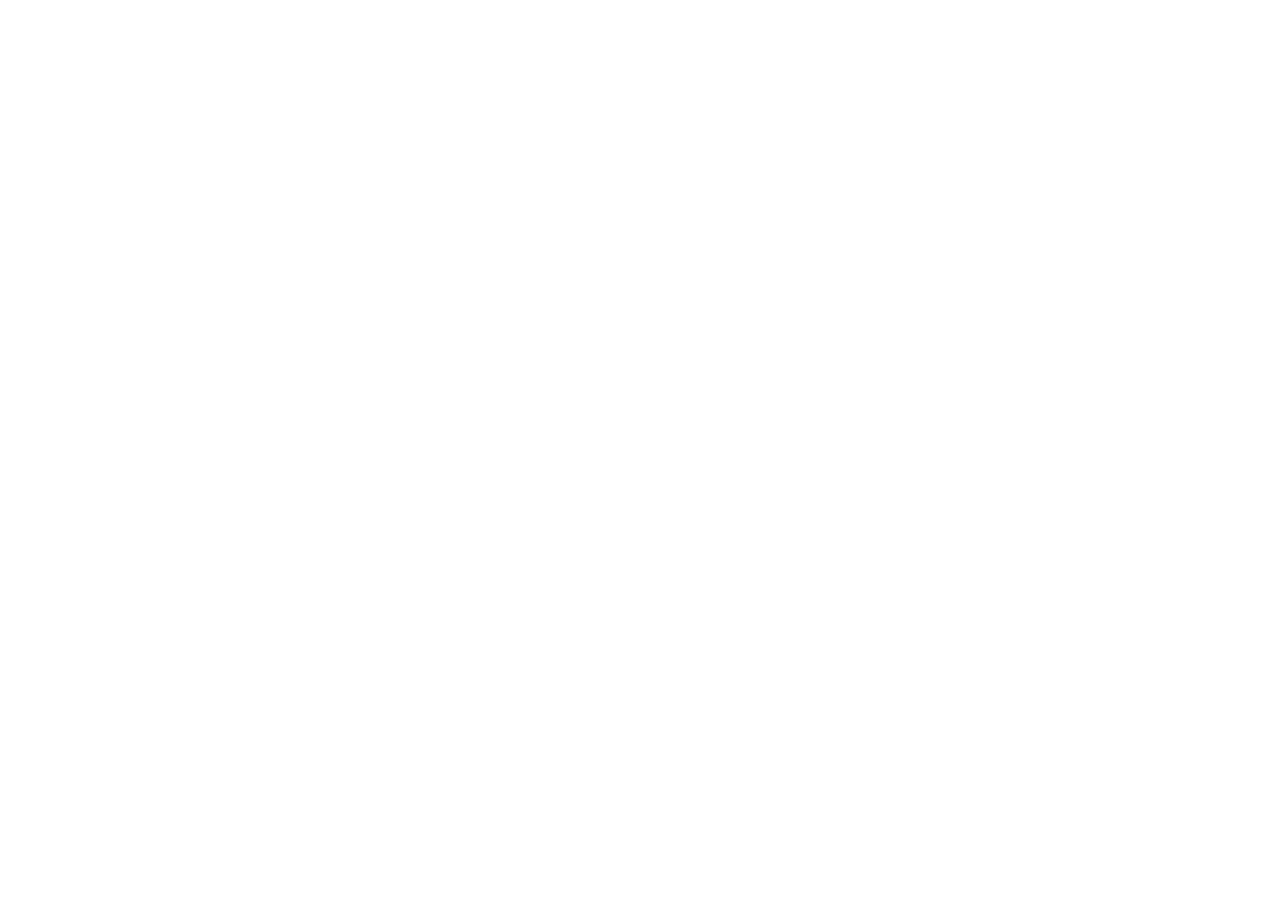
==== elements.html @ d375ddc9 "Add files via upload" ====
<!DOCTYPE HTML>
<!--
	Forty by HTML5 UP
	html5up.net | @ajlkn
	Free for personal and commercial use under the CCA 3.0 license (html5up.net/license)
-->
<html>
	<head>
		<title>Elements - Forty by HTML5 UP</title>
		<meta charset="utf-8" />
		<meta name="viewport" content="width=device-width, initial-scale=1, user-scalable=no" />
		<link rel="stylesheet" href="assets/css/main.css" />
		<noscript><link rel="stylesheet" href="assets/css/noscript.css" /></noscript>
	</head>
	<body class="is-preload">

		<!-- Wrapper -->
			<div id="wrapper">

				<!-- Header -->
					<header id="header">
						<a href="index.html" class="logo"><strong>Forty</strong> <span>by HTML5 UP</span></a>
						<nav>
							<a href="#menu">Menu</a>
						</nav>
					</header>

				<!-- Menu -->
					<nav id="menu">
						<ul class="links">
							<li><a href="index.html">Home</a></li>
							<li><a href="landing.html">Landing</a></li>
							<li><a href="generic.html">Generic</a></li>
							<li><a href="elements.html">Elements</a></li>
						</ul>
						<ul class="actions stacked">
							<li><a href="#" class="button primary fit">Get Started</a></li>
							<li><a href="#" class="button fit">Log In</a></li>
						</ul>
					</nav>

				<!-- Main -->
					<div id="main" class="alt">

						<!-- One -->
							<section id="one">
								<div class="inner">
									<header class="major">
										<h1>Elements</h1>
									</header>

									<!-- Content -->
										<h2 id="content">Sample Content</h2>
										<p>Praesent ac adipiscing ullamcorper semper ut amet ac risus. Lorem sapien ut odio odio nunc. Ac adipiscing nibh porttitor erat risus justo adipiscing adipiscing amet placerat accumsan. Vis. Faucibus odio magna tempus adipiscing a non. In mi primis arcu ut non accumsan vivamus ac blandit adipiscing adipiscing arcu metus praesent turpis eu ac lacinia nunc ac commodo gravida adipiscing eget accumsan ac nunc adipiscing adipiscing.</p>
										<div class="row">
											<div class="col-6 col-12-small">
												<h3>Sem turpis amet semper</h3>
												<p>Nunc lacinia ante nunc ac lobortis. Interdum adipiscing gravida odio porttitor sem non mi integer non faucibus ornare mi ut ante amet placerat aliquet. Volutpat commodo eu sed ante lacinia. Sapien a lorem in integer ornare praesent commodo adipiscing arcu in massa commodo lorem accumsan at odio massa ac ac. Semper adipiscing varius montes viverra nibh in adipiscing blandit tempus accumsan.</p>
											</div>
											<div class="col-6 col-12-small">
												<h3>Magna odio tempus commodo</h3>
												<p>In arcu accumsan arcu adipiscing accumsan orci ac. Felis id enim aliquet. Accumsan ac integer lobortis commodo ornare aliquet accumsan erat tempus amet porttitor. Ante commodo blandit adipiscing integer semper orci eget. Faucibus commodo adipiscing mi eu nullam accumsan morbi arcu ornare odio mi adipiscing nascetur lacus ac interdum morbi accumsan vis mi accumsan ac praesent.</p>
											</div>
											<!-- Break -->
											<div class="col-4 col-12-medium">
												<h3>Interdum sapien gravida</h3>
												<p>Nunc lacinia ante nunc ac lobortis. Interdum adipiscing gravida odio porttitor sem non mi integer non faucibus ornare mi ut ante amet placerat aliquet. Volutpat eu sed ante lacinia sapien lorem accumsan varius montes viverra nibh in adipiscing blandit tempus accumsan.</p>
											</div>
											<div class="col-4 col-12-medium">
												<h3>Faucibus consequat lorem</h3>
												<p>Nunc lacinia ante nunc ac lobortis. Interdum adipiscing gravida odio porttitor sem non mi integer non faucibus ornare mi ut ante amet placerat aliquet. Volutpat eu sed ante lacinia sapien lorem accumsan varius montes viverra nibh in adipiscing blandit tempus accumsan.</p>
											</div>
											<div class="col-4 col-12-medium">
												<h3>Accumsan montes viverra</h3>
												<p>Nunc lacinia ante nunc ac lobortis. Interdum adipiscing gravida odio porttitor sem non mi integer non faucibus ornare mi ut ante amet placerat aliquet. Volutpat eu sed ante lacinia sapien lorem accumsan varius montes viverra nibh in adipiscing blandit tempus accumsan.</p>
											</div>
										</div>

									<hr class="major" />

									<!-- Elements -->
										<h2 id="elements">Elements</h2>
										<div class="row gtr-200">
											<div class="col-6 col-12-medium">

												<!-- Text stuff -->
													<h3>Text</h3>
													<p>This is <b>bold</b> and this is <strong>strong</strong>. This is <i>italic</i> and this is <em>emphasized</em>.
													This is <sup>superscript</sup> text and this is <sub>subscript</sub> text.
													This is <u>underlined</u> and this is code: <code>for (;;) { ... }</code>.
													Finally, this is a <a href="#">link</a>.</p>
													<hr />
													<h2>Heading Level 2</h2>
													<h3>Heading Level 3</h3>
													<h4>Heading Level 4</h4>
													<hr />
													<p>Nunc lacinia ante nunc ac lobortis. Interdum adipiscing gravida odio porttitor sem non mi integer non faucibus ornare mi ut ante amet placerat aliquet. Volutpat eu sed ante lacinia sapien lorem accumsan varius montes viverra nibh in adipiscing blandit tempus accumsan.</p>

												<!-- Lists -->
													<h3>Lists</h3>
													<div class="row">
														<div class="col-6 col-12-small">

															<h4>Unordered</h4>
															<ul>
																<li>Dolor etiam magna etiam.</li>
																<li>Sagittis lorem eleifend.</li>
																<li>Felis dolore viverra.</li>
															</ul>

															<h4>Alternate</h4>
															<ul class="alt">
																<li>Dolor etiam magna etiam.</li>
																<li>Sagittis lorem eleifend.</li>
																<li>Felis feugiat viverra.</li>
															</ul>

														</div>
														<div class="col-6 col-12-small">

															<h4>Ordered</h4>
															<ol>
																<li>Dolor etiam magna etiam.</li>
																<li>Etiam vel lorem sed viverra.</li>
																<li>Felis dolore viverra.</li>
																<li>Dolor etiam magna etiam.</li>
																<li>Etiam vel lorem sed viverra.</li>
																<li>Felis dolore viverra.</li>
															</ol>

															<h4>Icons</h4>
															<ul class="icons">
																<li><a href="#" class="icon brands fa-twitter"><span class="label">Twitter</span></a></li>
																<li><a href="#" class="icon brands fa-facebook-f"><span class="label">Facebook</span></a></li>
																<li><a href="#" class="icon brands fa-instagram"><span class="label">Instagram</span></a></li>
																<li><a href="#" class="icon brands fa-github"><span class="label">Github</span></a></li>
																<li><a href="#" class="icon brands fa-dribbble"><span class="label">Dribbble</span></a></li>
																<li><a href="#" class="icon brands fa-tumblr"><span class="label">Tumblr</span></a></li>
															</ul>
															<ul class="icons">
																<li><a href="#" class="icon brands alt fa-twitter"><span class="label">Twitter</span></a></li>
																<li><a href="#" class="icon brands alt fa-facebook-f"><span class="label">Facebook</span></a></li>
																<li><a href="#" class="icon brands alt fa-instagram"><span class="label">Instagram</span></a></li>
															</ul>

														</div>
													</div>
													<h4>Definition</h4>
													<dl>
														<dt>Item1</dt>
														<dd>
															<p>Lorem ipsum dolor vestibulum ante ipsum primis in faucibus vestibulum. Blandit adipiscing eu felis iaculis volutpat ac adipiscing accumsan eu faucibus. Integer ac pellentesque praesent. Lorem ipsum dolor.</p>
														</dd>
														<dt>Item2</dt>
														<dd>
															<p>Lorem ipsum dolor vestibulum ante ipsum primis in faucibus vestibulum. Blandit adipiscing eu felis iaculis volutpat ac adipiscing accumsan eu faucibus. Integer ac pellentesque praesent. Lorem ipsum dolor.</p>
														</dd>
														<dt>Item3</dt>
														<dd>
															<p>Lorem ipsum dolor vestibulum ante ipsum primis in faucibus vestibulum. Blandit adipiscing eu felis iaculis volutpat ac adipiscing accumsan eu faucibus. Integer ac pellentesque praesent. Lorem ipsum dolor.</p>
														</dd>
													</dl>

													<h4>Actions</h4>
													<ul class="actions">
														<li><a href="#" class="button primary">Default</a></li>
														<li><a href="#" class="button">Default</a></li>
													</ul>
													<ul class="actions small">
														<li><a href="#" class="button primary small">Small</a></li>
														<li><a href="#" class="button small">Small</a></li>
													</ul>
													<div class="row">
														<div class="col-6 col-12-small">
															<ul class="actions stacked">
																<li><a href="#" class="button primary">Default</a></li>
																<li><a href="#" class="button">Default</a></li>
															</ul>
														</div>
														<div class="col-6 col-12-small">
															<ul class="actions stacked">
																<li><a href="#" class="button primary small">Small</a></li>
																<li><a href="#" class="button small">Small</a></li>
															</ul>
														</div>
														<div class="col-6 col-12-small">
															<ul class="actions stacked">
																<li><a href="#" class="button primary fit">Default</a></li>
																<li><a href="#" class="button fit">Default</a></li>
															</ul>
														</div>
														<div class="col-6 col-12-small">
															<ul class="actions stacked">
																<li><a href="#" class="button primary small fit">Small</a></li>
																<li><a href="#" class="button small fit">Small</a></li>
															</ul>
														</div>
													</div>

													<h4>Pagination</h4>
													<ul class="pagination">
														<li><span class="button small disabled">Prev</span></li>
														<li><a href="#" class="page active">1</a></li>
														<li><a href="#" class="page">2</a></li>
														<li><a href="#" class="page">3</a></li>
														<li><span>&hellip;</span></li>
														<li><a href="#" class="page">8</a></li>
														<li><a href="#" class="page">9</a></li>
														<li><a href="#" class="page">10</a></li>
														<li><a href="#" class="button small">Next</a></li>
													</ul>

												<!-- Blockquote -->
													<h3>Blockquote</h3>
													<blockquote>Fringilla nisl. Donec accumsan interdum nisi, quis tincidunt felis sagittis eget tempus euismod. Vestibulum ante ipsum primis in faucibus vestibulum. Blandit adipiscing eu felis iaculis volutpat ac adipiscing accumsan faucibus. Vestibulum ante ipsum primis in faucibus vestibulum. Blandit adipiscing eu felis.</blockquote>

												<!-- Table -->
													<h3>Table</h3>

													<h4>Default</h4>
													<div class="table-wrapper">
														<table>
															<thead>
																<tr>
																	<th>Name</th>
																	<th>Description</th>
																	<th>Price</th>
																</tr>
															</thead>
															<tbody>
																<tr>
																	<td>Item1</td>
																	<td>Ante turpis integer aliquet porttitor.</td>
																	<td>29.99</td>
																</tr>
																<tr>
																	<td>Item2</td>
																	<td>Vis ac commodo adipiscing arcu aliquet.</td>
																	<td>19.99</td>
																</tr>
																<tr>
																	<td>Item3</td>
																	<td> Morbi faucibus arcu accumsan lorem.</td>
																	<td>29.99</td>
																</tr>
																<tr>
																	<td>Item4</td>
																	<td>Vitae integer tempus condimentum.</td>
																	<td>19.99</td>
																</tr>
																<tr>
																	<td>Item5</td>
																	<td>Ante turpis integer aliquet porttitor.</td>
																	<td>29.99</td>
																</tr>
															</tbody>
															<tfoot>
																<tr>
																	<td colspan="2"></td>
																	<td>100.00</td>
																</tr>
															</tfoot>
														</table>
													</div>

													<h4>Alternate</h4>
													<div class="table-wrapper">
														<table class="alt">
															<thead>
																<tr>
																	<th>Name</th>
																	<th>Description</th>
																	<th>Price</th>
																</tr>
															</thead>
															<tbody>
																<tr>
																	<td>Item1</td>
																	<td>Ante turpis integer aliquet porttitor.</td>
																	<td>29.99</td>
																</tr>
																<tr>
																	<td>Item2</td>
																	<td>Vis ac commodo adipiscing arcu aliquet.</td>
																	<td>19.99</td>
																</tr>
																<tr>
																	<td>Item3</td>
																	<td> Morbi faucibus arcu accumsan lorem.</td>
																	<td>29.99</td>
																</tr>
																<tr>
																	<td>Item4</td>
																	<td>Vitae integer tempus condimentum.</td>
																	<td>19.99</td>
																</tr>
																<tr>
																	<td>Item5</td>
																	<td>Ante turpis integer aliquet porttitor.</td>
																	<td>29.99</td>
																</tr>
															</tbody>
															<tfoot>
																<tr>
																	<td colspan="2"></td>
																	<td>100.00</td>
																</tr>
															</tfoot>
														</table>
													</div>

											</div>
											<div class="col-6 col-12-medium">

												<!-- Buttons -->
													<h3>Buttons</h3>
													<ul class="actions">
														<li><a href="#" class="button primary">Primary</a></li>
														<li><a href="#" class="button">Default</a></li>
													</ul>
													<div class="row">
														<div class="col-6 col-12-xsmall">
															<ul class="actions stacked">
																<li><a href="#" class="button large">Large</a></li>
																<li><a href="#" class="button">Default</a></li>
																<li><a href="#" class="button small">Small</a></li>
															</ul>
														</div>
														<div class="col-6 col-12-xsmall">
															<ul class="actions stacked">
																<li><a href="#" class="button primary large">Large</a></li>
																<li><a href="#" class="button primary">Default</a></li>
																<li><a href="#" class="button primary small">Small</a></li>
															</ul>
														</div>
													</div>
													<ul class="actions fit">
														<li><a href="#" class="button primary fit">Fit</a></li>
														<li><a href="#" class="button fit">Fit</a></li>
													</ul>
													<ul class="actions fit small">
														<li><a href="#" class="button primary fit small">Fit + Small</a></li>
														<li><a href="#" class="button fit small">Fit + Small</a></li>
													</ul>
													<ul class="actions">
														<li><a href="#" class="button primary icon solid fa-search">Icon</a></li>
														<li><a href="#" class="button icon solid fa-download">Icon</a></li>
													</ul>
													<ul class="actions">
														<li><span class="button primary disabled">Primary</span></li>
														<li><span class="button disabled">Default</span></li>
													</ul>

												<!-- Form -->
													<h3>Form</h3>

													<form method="post" action="#">
														<div class="row gtr-uniform">
															<div class="col-6 col-12-xsmall">
																<input type="text" name="demo-name" id="demo-name" value="" placeholder="Name" />
															</div>
															<div class="col-6 col-12-xsmall">
																<input type="email" name="demo-email" id="demo-email" value="" placeholder="Email" />
															</div>
															<!-- Break -->
															<div class="col-12">
																<select name="demo-category" id="demo-category">
																	<option value="">- Category -</option>
																	<option value="1">Manufacturing</option>
																	<option value="1">Shipping</option>
																	<option value="1">Administration</option>
																	<option value="1">Human Resources</option>
																</select>
															</div>
															<!-- Break -->
															<div class="col-4 col-12-small">
																<input type="radio" id="demo-priority-low" name="demo-priority" checked>
																<label for="demo-priority-low">Low</label>
															</div>
															<div class="col-4 col-12-small">
																<input type="radio" id="demo-priority-normal" name="demo-priority">
																<label for="demo-priority-normal">Normal</label>
															</div>
															<div class="col-4 col-12-small">
																<input type="radio" id="demo-priority-high" name="demo-priority">
																<label for="demo-priority-high">High</label>
															</div>
															<!-- Break -->
															<div class="col-6 col-12-small">
																<input type="checkbox" id="demo-copy" name="demo-copy">
																<label for="demo-copy">Email me a copy</label>
															</div>
															<div class="col-6 col-12-small">
																<input type="checkbox" id="demo-human" name="demo-human" checked>
																<label for="demo-human">I am a human</label>
															</div>
															<!-- Break -->
															<div class="col-12">
																<textarea name="demo-message" id="demo-message" placeholder="Enter your message" rows="6"></textarea>
															</div>
															<!-- Break -->
															<div class="col-12">
																<ul class="actions">
																	<li><input type="submit" value="Send Message" class="primary" /></li>
																	<li><input type="reset" value="Reset" /></li>
																</ul>
															</div>
														</div>
													</form>

												<!-- Image -->
													<h3>Image</h3>

													<h4>Fit</h4>
													<span class="image fit"><img src="images/pic03.jpg" alt="" /></span>
													<div class="box alt">
														<div class="row gtr-50 gtr-uniform">
															<div class="col-4"><span class="image fit"><img src="images/pic08.jpg" alt="" /></span></div>
															<div class="col-4"><span class="image fit"><img src="images/pic09.jpg" alt="" /></span></div>
															<div class="col-4"><span class="image fit"><img src="images/pic10.jpg" alt="" /></span></div>
															<!-- Break -->
															<div class="col-4"><span class="image fit"><img src="images/pic10.jpg" alt="" /></span></div>
															<div class="col-4"><span class="image fit"><img src="images/pic08.jpg" alt="" /></span></div>
															<div class="col-4"><span class="image fit"><img src="images/pic09.jpg" alt="" /></span></div>
															<!-- Break -->
															<div class="col-4"><span class="image fit"><img src="images/pic09.jpg" alt="" /></span></div>
															<div class="col-4"><span class="image fit"><img src="images/pic10.jpg" alt="" /></span></div>
															<div class="col-4"><span class="image fit"><img src="images/pic08.jpg" alt="" /></span></div>
														</div>
													</div>

													<h4>Left &amp; Right</h4>
													<p><span class="image left"><img src="images/pic09.jpg" alt="" /></span>Lorem ipsum dolor sit accumsan interdum nisi, quis tincidunt felis sagittis eget. tempus euismod. Vestibulum ante ipsum primis in faucibus vestibulum. Blandit adipiscing eu felis iaculis volutpat ac adipiscing accumsan eu faucibus. Integer ac pellentesque praesent tincidunt felis sagittis eget. tempus euismod. Vestibulum ante ipsum primis sagittis eget. tempus euismod. Vestibulum ante ipsum primis in faucibus vestibulum. Blandit adipiscing eu felis iaculis volutpat ac adipiscing accumsan eu faucibus. Integer ac pellentesque praesent tincidunt felis sagittis eget tempus vestibulum ante ipsum primis in faucibus magna blandit adipiscing eu felis iaculis.</p>
													<p><span class="image right"><img src="images/pic10.jpg" alt="" /></span>Lorem ipsum dolor sit accumsan interdum nisi, quis tincidunt felis sagittis eget. tempus euismod. Vestibulum ante ipsum primis in faucibus vestibulum. Blandit adipiscing eu felis iaculis volutpat ac adipiscing accumsan eu faucibus. Integer ac pellentesque praesent tincidunt felis sagittis eget. tempus euismod. Vestibulum ante ipsum primis sagittis eget. tempus euismod. Vestibulum ante ipsum primis in faucibus vestibulum. Blandit adipiscing eu felis iaculis volutpat ac adipiscing accumsan eu faucibus. Integer ac pellentesque praesent tincidunt felis sagittis eget tempus vestibulum ante ipsum primis in faucibus magna blandit adipiscing eu felis iaculis.</p>

												<!-- Box -->
													<h3>Box</h3>
													<div class="box">
														<p>Felis sagittis eget tempus primis in faucibus vestibulum. Blandit adipiscing eu felis iaculis volutpat ac adipiscing accumsan eu faucibus. Integer ac pellentesque praesent tincidunt felis sagittis eget. tempus euismod. Magna sed etiam ante ipsum primis in faucibus vestibulum. Blandit adipiscing eu ipsum primis in faucibus vestibulum. Blandit adipiscing eu felis iaculis volutpat ac adipiscing accumsan eu faucibus lorem ipsum.</p>
													</div>

												<!-- Preformatted Code -->
													<h3>Preformatted</h3>
													<pre><code>i = 0;

while (!deck.isInOrder()) {
    print 'Iteration ' + i;
    deck.shuffle();
    i++;
}

print 'It took ' + i + ' iterations to sort the deck.';
</code></pre>

											</div>
										</div>

								</div>
							</section>

					</div>

				<!-- Contact -->
					<section id="contact">
						<div class="inner">
							<section>
								<form method="post" action="#">
									<div class="fields">
										<div class="field half">
											<label for="name">Name</label>
											<input type="text" name="name" id="name" />
										</div>
										<div class="field half">
											<label for="email">Email</label>
											<input type="text" name="email" id="email" />
										</div>
										<div class="field">
											<label for="message">Message</label>
											<textarea name="message" id="message" rows="6"></textarea>
										</div>
									</div>
									<ul class="actions">
										<li><input type="submit" value="Send Message" class="primary" /></li>
										<li><input type="reset" value="Clear" /></li>
									</ul>
								</form>
							</section>
							<section class="split">
								<section>
									<div class="contact-method">
										<span class="icon solid alt fa-envelope"></span>
										<h3>Email</h3>
										<a href="#">information@untitled.tld</a>
									</div>
								</section>
								<section>
									<div class="contact-method">
										<span class="icon solid alt fa-phone"></span>
										<h3>Phone</h3>
										<span>(000) 000-0000 x12387</span>
									</div>
								</section>
								<section>
									<div class="contact-method">
										<span class="icon solid alt fa-home"></span>
										<h3>Address</h3>
										<span>1234 Somewhere Road #5432<br />
										Nashville, TN 00000<br />
										United States of America</span>
									</div>
								</section>
							</section>
						</div>
					</section>

				<!-- Footer -->
					<footer id="footer">
						<div class="inner">
							<ul class="icons">
								<li><a href="#" class="icon brands alt fa-twitter"><span class="label">Twitter</span></a></li>
								<li><a href="#" class="icon brands alt fa-facebook-f"><span class="label">Facebook</span></a></li>
								<li><a href="#" class="icon brands alt fa-instagram"><span class="label">Instagram</span></a></li>
								<li><a href="#" class="icon brands alt fa-github"><span class="label">GitHub</span></a></li>
								<li><a href="#" class="icon brands alt fa-linkedin-in"><span class="label">LinkedIn</span></a></li>
							</ul>
							<ul class="copyright">
								<li>&copy; Untitled</li><li>Design: <a href="https://html5up.net">HTML5 UP</a></li>
							</ul>
						</div>
					</footer>

			</div>

		<!-- Scripts -->
			<script src="assets/js/jquery.min.js"></script>
			<script src="assets/js/jquery.scrolly.min.js"></script>
			<script src="assets/js/jquery.scrollex.min.js"></script>
			<script src="assets/js/browser.min.js"></script>
			<script src="assets/js/breakpoints.min.js"></script>
			<script src="assets/js/util.js"></script>
			<script src="assets/js/main.js"></script>

	</body>
</html>
---- assets/css/main.css ----
@import url("https://fonts.googleapis.com/css?family=Source+Sans+Pro:300,900");
@import url("fontawesome-all.min.css");

/*
	Aerial by HTML5 UP
	html5up.net | @ajlkn
	Free for personal and commercial use under the CCA 3.0 license (html5up.net/license)
*/

html, body, div, span, applet, object,
iframe, h1, h2, h3, h4, h5, h6, p, blockquote,
pre, a, abbr, acronym, address, big, cite,
code, del, dfn, em, img, ins, kbd, q, s, samp,
small, strike, strong, sub, sup, tt, var, b,
u, i, center, dl, dt, dd, ol, ul, li, fieldset,
form, label, legend, table, caption, tbody,
tfoot, thead, tr, th, td, article, aside,
canvas, details, embed, figure, figcaption,
footer, header, hgroup, menu, nav, output, ruby,
section, summary, time, mark, audio, video {
	margin: 0;
	padding: 0;
	border: 0;
	font-size: 100%;
	font: inherit;
	vertical-align: baseline;}

article, aside, details, figcaption, figure,
footer, header, hgroup, menu, nav, section {
	display: block;}

body {
	line-height: 1;
}

ol, ul {
	list-style: none;
}

blockquote, q {
	quotes: none;
}

	blockquote:before, blockquote:after, q:before, q:after {
		content: '';
		content: none;
	}

table {
	border-collapse: collapse;
	border-spacing: 0;
}

body {
	-webkit-text-size-adjust: none;
}

mark {
	background-color: transparent;
	color: inherit;
}

input::-moz-focus-inner {
	border: 0;
	padding: 0;
}

input, select, textarea {
	-moz-appearance: none;
	-webkit-appearance: none;
	-ms-appearance: none;
	appearance: none;
}

/* Basic */

	html {
		box-sizing: border-box;
	}

	*, *:before, *:after {
		box-sizing: inherit;
	}

	body {
		background: #fff;
		overflow: hidden;
	}

		body.is-preload *, body.is-preload *:before, body.is-preload *:after {
			-moz-animation: none !important;
			-webkit-animation: none !important;
			-ms-animation: none !important;
			animation: none !important;
			-moz-transition: none !important;
			-webkit-transition: none !important;
			-ms-transition: none !important;
			transition: none !important;
		}

	body, input, select, textarea {
		color: #fff;
		font-family: 'Source Sans Pro', sans-serif;
		font-size: 15pt;
		font-weight: 300 !important;
		letter-spacing: -0.025em;
		line-height: 1.75em;
	}

	a {
		-moz-transition: border-color 0.2s ease-in-out;
		-webkit-transition: border-color 0.2s ease-in-out;
		-ms-transition: border-color 0.2s ease-in-out;
		transition: border-color 0.2s ease-in-out;
		border-bottom: dotted 1px;
		color: inherit;
		outline: 0;
		text-decoration: none;
	}

		a:hover {
			border-color: transparent;
		}

/* Icon */

	.icon {
		text-decoration: none;
		position: relative;
	}

		.icon:before {
			-moz-osx-font-smoothing: grayscale;
			-webkit-font-smoothing: antialiased;
			display: inline-block;
			font-style: normal;
			font-variant: normal;
			text-rendering: auto;
			line-height: 1;
			text-transform: none !important;
			font-family: 'Font Awesome 5 Free';
			font-weight: 400;
		}

		.icon > .label {
			display: none;
		}

		.icon.solid:before {
			font-weight: 900;
		}

		.icon.brands:before {
			font-family: 'Font Awesome 5 Brands';
		}

/* Wrapper */

	@-moz-keyframes wrapper {
		0% {
			opacity: 0;
		}

		100% {
			opacity: 1;
		}
	}

	@-webkit-keyframes wrapper {
		0% {
			opacity: 0;
		}

		100% {
			opacity: 1;
		}
	}

	@-ms-keyframes wrapper {
		0% {
			opacity: 0;
		}

		100% {
			opacity: 1;
		}
	}

	@keyframes wrapper {
		0% {
			opacity: 0;
		}

		100% {
			opacity: 1;
		}
	}

	#wrapper {
		-moz-animation: wrapper 3s forwards;
		-webkit-animation: wrapper 3s forwards;
		-ms-animation: wrapper 3s forwards;
		animation: wrapper 3s forwards;
		height: 100%;
		left: 0;
		opacity: 0;
		position: fixed;
		top: 0;
		width: 100%;
	}

/* BG */

	#bg {
		-moz-animation: bg 60s linear infinite;
		-webkit-animation: bg 60s linear infinite;
		-ms-animation: bg 60s linear infinite;
		animation: bg 60s linear infinite;
		-moz-backface-visibility: hidden;
		-webkit-backface-visibility: hidden;
		-ms-backface-visibility: hidden;
		backface-visibility: hidden;
		-moz-transform: translate3d(0,0,0);
		-webkit-transform: translate3d(0,0,0);
		-ms-transform: translate3d(0,0,0);
		transform: translate3d(0,0,0);
	/* Set your background with this */

		background: #348cb2 url("images/bg.jpg") bottom left;
		background-repeat: repeat-x;
		height: 100%;
		left: 0;
		opacity: 1;
		position: fixed;
		top: 0;
	}

	@-moz-keyframes bg {
		0% {
			-moz-transform: translate3d(0,0,0);
			-webkit-transform: translate3d(0,0,0);
			-ms-transform: translate3d(0,0,0);
			transform: translate3d(0,0,0);
		}

		100% {
			-moz-transform: translate3d(-2250px,0,0);
			-webkit-transform: translate3d(-2250px,0,0);
			-ms-transform: translate3d(-2250px,0,0);
			transform: translate3d(-2250px,0,0);
		}
	}

	@-webkit-keyframes bg {
		0% {
			-moz-transform: translate3d(0,0,0);
			-webkit-transform: translate3d(0,0,0);
			-ms-transform: translate3d(0,0,0);
			transform: translate3d(0,0,0);
		}

		100% {
			-moz-transform: translate3d(-2250px,0,0);
			-webkit-transform: translate3d(-2250px,0,0);
			-ms-transform: translate3d(-2250px,0,0);
			transform: translate3d(-2250px,0,0);
		}
	}

	@-ms-keyframes bg {
		0% {
			-moz-transform: translate3d(0,0,0);
			-webkit-transform: translate3d(0,0,0);
			-ms-transform: translate3d(0,0,0);
			transform: translate3d(0,0,0);
		}

		100% {
			-moz-transform: translate3d(-2250px,0,0);
			-webkit-transform: translate3d(-2250px,0,0);
			-ms-transform: translate3d(-2250px,0,0);
			transform: translate3d(-2250px,0,0);
		}
	}

	@keyframes bg {
		0% {
			-moz-transform: translate3d(0,0,0);
			-webkit-transform: translate3d(0,0,0);
			-ms-transform: translate3d(0,0,0);
			transform: translate3d(0,0,0);
		}

		100% {
			-moz-transform: translate3d(-2250px,0,0);
			-webkit-transform: translate3d(-2250px,0,0);
			-ms-transform: translate3d(-2250px,0,0);
			transform: translate3d(-2250px,0,0);
		}
	}

	#bg {
		background-size: 2250px auto;
		width: 6750px;
	}

/* Overlay */

	@-moz-keyframes overlay {
		0% {
			opacity: 0;
		}

		100% {
			opacity: 1;
		}
	}

	@-webkit-keyframes overlay {
		0% {
			opacity: 0;
		}

		100% {
			opacity: 1;
		}
	}

	@-ms-keyframes overlay {
		0% {
			opacity: 0;
		}

		100% {
			opacity: 1;
		}
	}

	@keyframes overlay {
		0% {
			opacity: 0;
		}

		100% {
			opacity: 1;
		}
	}

	#overlay {
		-moz-animation: overlay 1.5s 1.5s forwards;
		-webkit-animation: overlay 1.5s 1.5s forwards;
		-ms-animation: overlay 1.5s 1.5s forwards;
		animation: overlay 1.5s 1.5s forwards;
		background-attachment: fixed, fixed;
		background-image: url("images/overlay-pattern.png"), url("images/overlay.svg");
		background-position: top left, center center;
		background-repeat: repeat, no-repeat;
		background-size: auto, cover;
		height: 100%;
		left: 0;
		opacity: 0;
		position: fixed;
		top: 0;
		width: 100%;
	}

/* Main */

	#main {
		height: 100%;
		left: 0;
		position: fixed;
		text-align: center;
		top: 0;
		width: 100%;
	}

		#main:before {
			content: '';
			display: inline-block;
			height: 100%;
			margin-right: 0;
			vertical-align: middle;
			width: 1px;
		}
/* headerMenu */

@-moz-keyframes reveal-headerMenu {
	0% {
		top: -4em;
		opacity: 0;
	}

	100% {
		top: 0;
		opacity: 1;
	}
}

@-webkit-keyframes reveal-headerMenu {
	0% {
		top: -4em;
		opacity: 0;
	}

	100% {
		top: 0;
		opacity: 1;
	}
}

@-ms-keyframes reveal-headerMenu {
	0% {
		top: -4em;
		opacity: 0;
	}

	100% {
		top: 0;
		opacity: 1;
	}
}

@keyframes reveal-headerMenu {
	0% {
		top: -4em;
		opacity: 0;
	}

	100% {
		top: 0;
		opacity: 1;
	}
}

#headerMenu {
	display: -moz-flex;
	display: -webkit-flex;
	display: -ms-flex;
	display: flex;
	cursor: default;
	font-weight: 600;
	height: 3.25em;
	left: 0;
	letter-spacing: 0.25em;
	line-height: 3.25em;
	margin: 0;
	position: fixed;
	text-transform: uppercase;
	top: 0;
	width: 100%;
	z-index: 10000;
}


	#headerMenu nav {
		display: -moz-flex;
		display: -webkit-flex;
		display: -ms-flex;
		display: flex;
		-moz-justify-content: -moz-flex-end;
		-webkit-justify-content: -webkit-flex-end;
		-ms-justify-content: -ms-flex-end;
		justify-content: flex-end;
		-moz-flex-grow: 1;
		-webkit-flex-grow: 1;
		-ms-flex-grow: 1;
		flex-grow: 1;
		height: inherit;
		line-height: inherit;
	}

		#headerMenu nav a {
			border: 0;
			display: block;
			font-size: 0.8em;
			height: inherit;
			line-height: inherit;
			padding: 0 0.75em;
			position: relative;
			vertical-align: middle;
		}

			#headerMenu nav a:last-child {
				padding-right: 1.5em;
			}

			#headerMenu nav a[href="#menu"] {
				padding-right: 3.325em !important;
			}

				#headerMenu nav a[href="#menu"]:before, #headerMenu nav a[href="#menu"]:after {
					background-image: url("data:image/svg+xml;charset=utf8,%3Csvg xmlns='http://www.w3.org/2000/svg' width='24' height='32' viewBox='0 0 24 32' preserveAspectRatio='none'%3E%3Cstyle%3Eline %7B stroke-width: 2px%3B stroke: %23ffffff%3B %7D%3C/style%3E%3Cline x1='0' y1='11' x2='24' y2='11' /%3E%3Cline x1='0' y1='21' x2='24' y2='21' /%3E%3Cline x1='0' y1='16' x2='24' y2='16' /%3E%3C/svg%3E");
					background-position: center;
					background-repeat: no-repeat;
					background-size: 24px 32px;
					content: '';

					height: 100%;
					position: absolute;
					right: 1.5em;
					top: 0;
					vertical-align: middle;
					width: 24px;
				}

				#headerMenu nav a[href="#menu"]:after {
					-moz-transition: opacity 0.2s ease-in-out;
					-webkit-transition: opacity 0.2s ease-in-out;
					-ms-transition: opacity 0.2s ease-in-out;
					transition: opacity 0.2s ease-in-out;
					background-image: url("data:image/svg+xml;charset=utf8,%3Csvg xmlns='http://www.w3.org/2000/svg' width='24' height='32' viewBox='0 0 24 32' preserveAspectRatio='none'%3E%3Cstyle%3Eline %7B stroke-width: 2px%3B stroke: %239bf1ff%3B %7D%3C/style%3E%3Cline x1='0' y1='11' x2='24' y2='11' /%3E%3Cline x1='0' y1='21' x2='24' y2='21' /%3E%3Cline x1='0' y1='16' x2='24' y2='16' /%3E%3C/svg%3E");
					opacity: 0;
					z-index: 1;
				}

				#headerMenu nav a[href="#menu"]:hover:after, #headerMenu nav a[href="#menu"]:active:after {
					opacity: 1;
				}

				#headerMenu nav a[href="#menu"]:last-child {
					padding-right: 3.875em !important;
				}

					#headerMenu nav a[href="#menu"]:last-child:before, #headerMenu nav a[href="#menu"]:last-child:after {
						right: 2em;
					}

	#headerMenu.reveal {
		-moz-animation: reveal-headerMenu 0.35s ease;
		-webkit-animation: reveal-headerMenu 0.35s ease;
		-ms-animation: reveal-headerMenu 0.35s ease;
		animation: reveal-headerMenu 0.35s ease;
	}

	#headerMenu.alt {
		-moz-transition: opacity 2.5s ease;
		-webkit-transition: opacity 2.5s ease;
		-ms-transition: opacity 2.5s ease;
		transition: opacity 2.5s ease;
		-moz-transition-delay: 0.75s;
		-webkit-transition-delay: 0.75s;
		-ms-transition-delay: 0.75s;
		transition-delay: 0.75s;
		-moz-animation: none;
		-webkit-animation: none;
		-ms-animation: none;
		animation: none;
		background-color: transparent;
		box-shadow: none;
		position: absolute;
	}

		#headerMenu.alt.style1 .logo strong {
			color: #6fc3df;
		}

		#headerMenu.alt.style2 .logo strong {
			color: #8d82c4;
		}

		#headerMenu.alt.style3 .logo strong {
			color: #ec8d81;
		}

		#headerMenu.alt.style4 .logo strong {
			color: #e7b788;
		}

		#headerMenu.alt.style5 .logo strong {
			color: #8ea9e8;
		}

		#headerMenu.alt.style6 .logo strong {
			color: #87c5a4;
		}

	body.is-preload #headerMenu.alt {
		opacity: 0;
	}

	@media screen and (max-width: 1680px) {

		#headerMenu nav a[href="#menu"] {
			padding-right: 3.75em !important;
		}

			#headerMenu nav a[href="#menu"]:last-child {
				padding-right: 4.25em !important;
			}

	}

	@media screen and (max-width: 1280px) {

		#headerMenu nav a[href="#menu"] {
			padding-right: 4em !important;
		}

			#headerMenu nav a[href="#menu"]:last-child {
				padding-right: 4.5em !important;
			}

	}

	@media screen and (max-width: 736px) {

		#headerMenu {
			height: 2.75em;
			line-height: 2.75em;
		}

			#headerMenu .logo {
				padding: 0 1em;
			}

			#headerMenu nav a {
				padding: 0 0.5em;
			}

				#headerMenu nav a:last-child {
					padding-right: 1em;
				}

				#headerMenu nav a[href="#menu"] {
					padding-right: 3.25em !important;
				}

					#headerMenu nav a[href="#menu"]:before, #headerMenu nav a[href="#menu"]:after {
						right: 0.75em;
					}

					#headerMenu nav a[href="#menu"]:last-child {
						padding-right: 4em !important;
					}

						#headerMenu nav a[href="#menu"]:last-child:before, #headerMenu nav a[href="#menu"]:last-child:after {
							right: 1.5em;
						}

	}

	@media screen and (max-width: 480px) {

		#headerMenu .logo span {
			display: none;
		}

		#headerMenu nav a[href="#menu"] {
			overflow: hidden;
			padding-right: 0 !important;
			text-indent: 5em;
			white-space: nowrap;
			width: 5em;
		}

			#headerMenu nav a[href="#menu"]:before, #headerMenu nav a[href="#menu"]:after {
				right: 0;
				width: inherit;
			}

			#headerMenu nav a[href="#menu"]:last-child:before, #headerMenu nav a[href="#menu"]:last-child:after {
				width: 4em;
				right: 0;
			}

	}
/* Type (stile per il menu) */

body, input, select, textarea {
	color: #ffffff;
	font-family: "Source Sans Pro", Helvetica, sans-serif;
	font-size: 17pt;
	font-weight: 300;
	letter-spacing: 0.025em;
	line-height: 1.65;
}

	@media screen and (max-width: 1680px) {

		body, input, select, textarea {
			font-size: 14pt;
		}

	}

	@media screen and (max-width: 1280px) {

		body, input, select, textarea {
			font-size: 12pt;
		}

	}

	@media screen and (max-width: 360px) {

		body, input, select, textarea {
			font-size: 11pt;
		}

	}

a {
	-moz-transition: color 0.2s ease-in-out, border-bottom-color 0.2s ease-in-out;
	-webkit-transition: color 0.2s ease-in-out, border-bottom-color 0.2s ease-in-out;
	-ms-transition: color 0.2s ease-in-out, border-bottom-color 0.2s ease-in-out;
	transition: color 0.2s ease-in-out, border-bottom-color 0.2s ease-in-out;
	border-bottom: dotted 1px;
	color: inherit;
	text-decoration: none;
}

	a:hover {
		border-bottom-color: transparent;
		color: #9bf1ff !important;
	}

	a:active {
		color: #53e3fb !important;
	}

strong, b {
	color: #ffffff;
	font-weight: 600;
}

em, i {
	font-style: italic;
}

p {
	margin: 0 0 2em 0;
}

h1, h2, h3, h4, h5, h6 {
	color: #ffffff;
	font-weight: 600;
	line-height: 1.65;
	margin: 0 0 1em 0;
}

	h1 a, h2 a, h3 a, h4 a, h5 a, h6 a {
		color: inherit;
		border-bottom: 0;
	}

h1 {
	font-size: 2.5em;
}

h2 {
	font-size: 1.75em;
}

h3 {
	font-size: 1.35em;
}

h4 {
	font-size: 1.1em;
}

h5 {
	font-size: 0.9em;
}

h6 {
	font-size: 0.7em;
}

@media screen and (max-width: 736px) {

	h1 {
		font-size: 2em;
	}

	h2 {
		font-size: 1.5em;
	}

	h3 {
		font-size: 1.25em;
	}

}

sub {
	font-size: 0.8em;
	position: relative;
	top: 0.5em;
}

sup {
	font-size: 0.8em;
	position: relative;
	top: -0.5em;
}

blockquote {
	border-left: solid 4px rgba(212, 212, 255, 0.1);
	font-style: italic;
	margin: 0 0 2em 0;
	padding: 0.5em 0 0.5em 2em;
}

code {
	background: rgba(212, 212, 255, 0.035);
	font-family: "Courier New", monospace;
	font-size: 0.9em;
	margin: 0 0.25em;
	padding: 0.25em 0.65em;
}

pre {
	-webkit-overflow-scrolling: touch;
	font-family: "Courier New", monospace;
	font-size: 0.9em;
	margin: 0 0 2em 0;
}

	pre code {
		display: block;
		line-height: 1.75;
		padding: 1em 1.5em;
		overflow-x: auto;
	}

hr {
	border: 0;
	border-bottom: solid 1px rgba(212, 212, 255, 0.1);
	margin: 2em 0;
}

	hr.major {
		margin: 3em 0;
	}

.align-left {
	text-align: left;
}

.align-center {
	text-align: center;
}

.align-right {
	text-align: right;
}

/* Menu */

#menu {
	-moz-transition: -moz-transform 0.35s ease, opacity 0.35s ease, visibility 0.35s;
	-webkit-transition: -webkit-transform 0.35s ease, opacity 0.35s ease, visibility 0.35s;
	-ms-transition: -ms-transform 0.35s ease, opacity 0.35s ease, visibility 0.35s;
	transition: transform 0.35s ease, opacity 0.35s ease, visibility 0.35s;
	-moz-align-items: center;
	-webkit-align-items: center;
	-ms-align-items: center;
	align-items: center;
	display: -moz-flex;
	display: -webkit-flex;
	display: -ms-flex;
	display: flex;
	-moz-justify-content: center;
	-webkit-justify-content: center;
	-ms-justify-content: center;
	justify-content: center;
	pointer-events: none;
	background: rgba(36, 41, 67, 0.9);
	box-shadow: none;
	height: 100%;
	left: 0;
	opacity: 0;
	overflow: hidden;
	padding: 3em 2em;
	position: fixed;
	top: 0;
	visibility: hidden;
	width: 100%;
	z-index: 10002;
}

	#menu .inner {
		-moz-transition: -moz-transform 0.35s ease-out, opacity 0.35s ease, visibility 0.35s;
		-webkit-transition: -webkit-transform 0.35s ease-out, opacity 0.35s ease, visibility 0.35s;
		-ms-transition: -ms-transform 0.35s ease-out, opacity 0.35s ease, visibility 0.35s;
		transition: transform 0.35s ease-out, opacity 0.35s ease, visibility 0.35s;
		-moz-transform: rotateX(20deg);
		-webkit-transform: rotateX(20deg);
		-ms-transform: rotateX(20deg);
		transform: rotateX(20deg);
		-webkit-overflow-scrolling: touch;
		max-width: 100%;
		max-height: 100vh;
		opacity: 0;
		overflow: auto;
		text-align: center;
		visibility: hidden;
		width: 18em;
	}

		#menu .inner > :first-child {
			margin-top: 2em;
		}

		#menu .inner > :last-child {
			margin-bottom: 3em;
		}

	#menu ul {
		margin: 0 0 1em 0;
	}

		#menu ul.links {
			list-style: none;
			padding: 0;
		}

			#menu ul.links > li {
				padding: 0;
			}

				#menu ul.links > li > a:not(.button) {
					border: 0;
					border-top: solid 1px rgba(212, 212, 255, 0.1);
					display: block;
					font-size: 0.8em;
					font-weight: 600;
					letter-spacing: 0.25em;
					line-height: 4em;
					text-decoration: none;
					text-transform: uppercase;
				}

				#menu ul.links > li > .button {
					display: block;
					margin: 0.5em 0 0 0;
				}

				#menu ul.links > li:first-child > a:not(.button) {
					border-top: 0 !important;
				}

	#menu .close {
		-moz-transition: color 0.2s ease-in-out;
		-webkit-transition: color 0.2s ease-in-out;
		-ms-transition: color 0.2s ease-in-out;
		transition: color 0.2s ease-in-out;
		-webkit-tap-highlight-color: rgba(0, 0, 0, 0);
		border: 0;
		cursor: pointer;
		display: block;
		height: 4em;
		line-height: 4em;
		overflow: hidden;
		padding-right: 1.25em;
		position: absolute;
		right: 0;
		text-align: right;
		text-indent: 8em;
		top: 0;
		vertical-align: middle;
		white-space: nowrap;
		width: 8em;
	}

		#menu .close:before, #menu .close:after {
			-moz-transition: opacity 0.2s ease-in-out;
			-webkit-transition: opacity 0.2s ease-in-out;
			-ms-transition: opacity 0.2s ease-in-out;
			transition: opacity 0.2s ease-in-out;
			background-position: center;
			background-repeat: no-repeat;
			content: '';
			display: block;
			height: 4em;
			position: absolute;
			right: 0;
			top: 0;
			width: 4em;
		}

		#menu .close:before {
			background-image: url("data:image/svg+xml;charset=utf8,%3Csvg xmlns='http://www.w3.org/2000/svg' xmlns:xlink='http://www.w3.org/1999/xlink' width='20px' height='20px' viewBox='0 0 20 20' zoomAndPan='disable'%3E%3Cstyle%3Eline %7B stroke: %23ffffff%3B stroke-width: 2%3B %7D%3C/style%3E%3Cline x1='0' y1='0' x2='20' y2='20' /%3E%3Cline x1='20' y1='0' x2='0' y2='20' /%3E%3C/svg%3E");
		}

		#menu .close:after {
			background-image: url("data:image/svg+xml;charset=utf8,%3Csvg xmlns='http://www.w3.org/2000/svg' xmlns:xlink='http://www.w3.org/1999/xlink' width='20px' height='20px' viewBox='0 0 20 20' zoomAndPan='disable'%3E%3Cstyle%3Eline %7B stroke: %239bf1ff%3B stroke-width: 2%3B %7D%3C/style%3E%3Cline x1='0' y1='0' x2='20' y2='20' /%3E%3Cline x1='20' y1='0' x2='0' y2='20' /%3E%3C/svg%3E");
			opacity: 0;
		}

		#menu .close:hover:after, #menu .close:active:after {
			opacity: 1;
		}

body.is-ie #menu {
	background: rgba(255, 255, 255, 0.975);
}

body.is-menu-visible #wrapper {
	-moz-filter: blur(0.5em);
	-webkit-filter: blur(0.5em);
	-ms-filter: blur(0.5em);
	filter: blur(0.5em);
}

body.is-menu-visible #menu {
	pointer-events: auto;
	opacity: 1;
	visibility: visible;
}

	body.is-menu-visible #menu .inner {
		-moz-transform: none;
		-webkit-transform: none;
		-ms-transform: none;
		transform: none;
		opacity: 1;
		visibility: visible;
	}

/* Header */

	@-moz-keyframes header {
		0% {
			-moz-transform: translate3d(0,1em,0);
			-webkit-transform: translate3d(0,1em,0);
			-ms-transform: translate3d(0,1em,0);
			transform: translate3d(0,1em,0);
			opacity: 0;
		}

		100% {
			-moz-transform: translate3d(0,0,0);
			-webkit-transform: translate3d(0,0,0);
			-ms-transform: translate3d(0,0,0);
			transform: translate3d(0,0,0);
			opacity: 1;
		}
	}

	@-webkit-keyframes header {
		0% {
			-moz-transform: translate3d(0,1em,0);
			-webkit-transform: translate3d(0,1em,0);
			-ms-transform: translate3d(0,1em,0);
			transform: translate3d(0,1em,0);
			opacity: 0;
		}

		100% {
			-moz-transform: translate3d(0,0,0);
			-webkit-transform: translate3d(0,0,0);
			-ms-transform: translate3d(0,0,0);
			transform: translate3d(0,0,0);
			opacity: 1;
		}
	}

	@-ms-keyframes header {
		0% {
			-moz-transform: translate3d(0,1em,0);
			-webkit-transform: translate3d(0,1em,0);
			-ms-transform: translate3d(0,1em,0);
			transform: translate3d(0,1em,0);
			opacity: 0;
		}

		100% {
			-moz-transform: translate3d(0,0,0);
			-webkit-transform: translate3d(0,0,0);
			-ms-transform: translate3d(0,0,0);
			transform: translate3d(0,0,0);
			opacity: 1;
		}
	}

	@keyframes header {
		0% {
			-moz-transform: translate3d(0,1em,0);
			-webkit-transform: translate3d(0,1em,0);
			-ms-transform: translate3d(0,1em,0);
			transform: translate3d(0,1em,0);
			opacity: 0;
		}

		100% {
			-moz-transform: translate3d(0,0,0);
			-webkit-transform: translate3d(0,0,0);
			-ms-transform: translate3d(0,0,0);
			transform: translate3d(0,0,0);
			opacity: 1;
		}
	}

	@-moz-keyframes nav-icons {
		0% {
			-moz-transform: translate3d(0,1em,0);
			-webkit-transform: translate3d(0,1em,0);
			-ms-transform: translate3d(0,1em,0);
			transform: translate3d(0,1em,0);
			opacity: 0;
		}

		100% {
			-moz-transform: translate3d(0,0,0);
			-webkit-transform: translate3d(0,0,0);
			-ms-transform: translate3d(0,0,0);
			transform: translate3d(0,0,0);
			opacity: 1;
		}
	}

	@-webkit-keyframes nav-icons {
		0% {
			-moz-transform: translate3d(0,1em,0);
			-webkit-transform: translate3d(0,1em,0);
			-ms-transform: translate3d(0,1em,0);
			transform: translate3d(0,1em,0);
			opacity: 0;
		}

		100% {
			-moz-transform: translate3d(0,0,0);
			-webkit-transform: translate3d(0,0,0);
			-ms-transform: translate3d(0,0,0);
			transform: translate3d(0,0,0);
			opacity: 1;
		}
	}

	@-ms-keyframes nav-icons {
		0% {
			-moz-transform: translate3d(0,1em,0);
			-webkit-transform: translate3d(0,1em,0);
			-ms-transform: translate3d(0,1em,0);
			transform: translate3d(0,1em,0);
			opacity: 0;
		}

		100% {
			-moz-transform: translate3d(0,0,0);
			-webkit-transform: translate3d(0,0,0);
			-ms-transform: translate3d(0,0,0);
			transform: translate3d(0,0,0);
			opacity: 1;
		}
	}

	@keyframes nav-icons {
		0% {
			-moz-transform: translate3d(0,1em,0);
			-webkit-transform: translate3d(0,1em,0);
			-ms-transform: translate3d(0,1em,0);
			transform: translate3d(0,1em,0);
			opacity: 0;
		}

		100% {
			-moz-transform: translate3d(0,0,0);
			-webkit-transform: translate3d(0,0,0);
			-ms-transform: translate3d(0,0,0);
			transform: translate3d(0,0,0);
			opacity: 1;
		}
	}

	#header {
		-moz-animation: header 1s 2.25s forwards;
		-webkit-animation: header 1s 2.25s forwards;
		-ms-animation: header 1s 2.25s forwards;
		animation: header 1s 2.25s forwards;
		-moz-backface-visibility: hidden;
		-webkit-backface-visibility: hidden;
		-ms-backface-visibility: hidden;
		backface-visibility: hidden;
		-moz-transform: translate3d(0,0,0);
		-webkit-transform: translate3d(0,0,0);
		-ms-transform: translate3d(0,0,0);
		transform: translate3d(0,0,0);
		cursor: default;
		display: inline-block;
		opacity: 0;
		position: relative;
		text-align: center;
		top: -1em;
		vertical-align: middle;
		width: 90%;
	}

		#header h1 {
			font-size: 4.35em;
			font-weight: 900;
			letter-spacing: -0.035em;
			line-height: 1em;
		}

		#header p {
			font-size: 1.25em;
			margin: 0.75em 0 0.25em 0;
			opacity: 0.75;
		}

		#header nav {
			margin: 1.5em 0 0 0;
		}

			#header nav li {
				-moz-animation: nav-icons 0.5s ease-in-out forwards;
				-webkit-animation: nav-icons 0.5s ease-in-out forwards;
				-ms-animation: nav-icons 0.5s ease-in-out forwards;
				animation: nav-icons 0.5s ease-in-out forwards;
				-moz-backface-visibility: hidden;
				-webkit-backface-visibility: hidden;
				-ms-backface-visibility: hidden;
				backface-visibility: hidden;
				-moz-transform: translate3d(0,0,0);
				-webkit-transform: translate3d(0,0,0);
				-ms-transform: translate3d(0,0,0);
				transform: translate3d(0,0,0);
				display: inline-block;
				height: 5.35em;
				line-height: 5.885em;
				opacity: 0;
				position: relative;
				top: 0;
				width: 5.35em;
			}

				#header nav li:nth-child(1) {
					-moz-animation-delay: 2.5s;
					-webkit-animation-delay: 2.5s;
					-ms-animation-delay: 2.5s;
					animation-delay: 2.5s;
				}

				#header nav li:nth-child(2) {
					-moz-animation-delay: 2.75s;
					-webkit-animation-delay: 2.75s;
					-ms-animation-delay: 2.75s;
					animation-delay: 2.75s;
				}

				#header nav li:nth-child(3) {
					-moz-animation-delay: 3s;
					-webkit-animation-delay: 3s;
					-ms-animation-delay: 3s;
					animation-delay: 3s;
				}

				#header nav li:nth-child(4) {
					-moz-animation-delay: 3.25s;
					-webkit-animation-delay: 3.25s;
					-ms-animation-delay: 3.25s;
					animation-delay: 3.25s;
				}

				#header nav li:nth-child(5) {
					-moz-animation-delay: 3.5s;
					-webkit-animation-delay: 3.5s;
					-ms-animation-delay: 3.5s;
					animation-delay: 3.5s;
				}

				#header nav li:nth-child(6) {
					-moz-animation-delay: 3.75s;
					-webkit-animation-delay: 3.75s;
					-ms-animation-delay: 3.75s;
					animation-delay: 3.75s;
				}

				#header nav li:nth-child(7) {
					-moz-animation-delay: 4s;
					-webkit-animation-delay: 4s;
					-ms-animation-delay: 4s;
					animation-delay: 4s;
				}

				#header nav li:nth-child(8) {
					-moz-animation-delay: 4.25s;
					-webkit-animation-delay: 4.25s;
					-ms-animation-delay: 4.25s;
					animation-delay: 4.25s;
				}

				#header nav li:nth-child(9) {
					-moz-animation-delay: 4.5s;
					-webkit-animation-delay: 4.5s;
					-ms-animation-delay: 4.5s;
					animation-delay: 4.5s;
				}

				#header nav li:nth-child(10) {
					-moz-animation-delay: 4.75s;
					-webkit-animation-delay: 4.75s;
					-ms-animation-delay: 4.75s;
					animation-delay: 4.75s;
				}

			#header nav a {
				-webkit-tap-highlight-color: rgba(0, 0, 0, 0);
				-webkit-touch-callout: none;
				border: 0;
				display: inline-block;
			}

				#header nav a:before {
					-moz-transition: all 0.2s ease-in-out;
					-webkit-transition: all 0.2s ease-in-out;
					-ms-transition: all 0.2s ease-in-out;
					transition: all 0.2s ease-in-out;
					border-radius: 100%;
					border: solid 1px #fff;
					display: block;
					font-size: 1.75em;
					height: 2.5em;
					line-height: 2.5em;
					position: relative;
					text-align: center;
					top: 0;
					width: 2.5em;
				}

				#header nav a:hover {
					font-size: 1.1em;
				}

					#header nav a:hover:before {
						background-color: rgba(255, 255, 255, 0.175);
						color: #fff;
					}

				#header nav a:active {
					font-size: 0.95em;
					background: none;
				}

					#header nav a:active:before {
						background-color: rgba(255, 255, 255, 0.35);
						color: #fff;
					}

				#header nav a span {
					display: none;
				}

/* Footer */

	#footer {
		background-image: -moz-linear-gradient(top, rgba(0,0,0,0), rgba(0,0,0,0.5) 75%);
		background-image: -webkit-linear-gradient(top, rgba(0,0,0,0), rgba(0,0,0,0.5) 75%);
		background-image: -ms-linear-gradient(top, rgba(0,0,0,0), rgba(0,0,0,0.5) 75%);
		background-image: linear-gradient(top, rgba(0,0,0,0), rgba(0,0,0,0.5) 75%);
		bottom: 0;
		cursor: default;
		height: 6em;
		left: 0;
		line-height: 8em;
		position: absolute;
		text-align: center;
		width: 100%;
	}

/* Wide */

	@media screen and (max-width: 1680px) {

		/* Basic */

			body, input, select, textarea {
				font-size: 13pt;
			}

		/* BG */

			@-moz-keyframes bg {
				0% {
					-moz-transform: translate3d(0,0,0);
					-webkit-transform: translate3d(0,0,0);
					-ms-transform: translate3d(0,0,0);
					transform: translate3d(0,0,0);
				}

				100% {
					-moz-transform: translate3d(-1500px,0,0);
					-webkit-transform: translate3d(-1500px,0,0);
					-ms-transform: translate3d(-1500px,0,0);
					transform: translate3d(-1500px,0,0);
				}

	}

		@-webkit-keyframes bg {
			0% {
				-moz-transform: translate3d(0,0,0);
				-webkit-transform: translate3d(0,0,0);
				-ms-transform: translate3d(0,0,0);
				transform: translate3d(0,0,0);
			}

			100% {
				-moz-transform: translate3d(-1500px,0,0);
				-webkit-transform: translate3d(-1500px,0,0);
				-ms-transform: translate3d(-1500px,0,0);
				transform: translate3d(-1500px,0,0);
			}
			}

		@-ms-keyframes bg {
			0% {
				-moz-transform: translate3d(0,0,0);
				-webkit-transform: translate3d(0,0,0);
				-ms-transform: translate3d(0,0,0);
				transform: translate3d(0,0,0);
			}

			100% {
				-moz-transform: translate3d(-1500px,0,0);
				-webkit-transform: translate3d(-1500px,0,0);
				-ms-transform: translate3d(-1500px,0,0);
				transform: translate3d(-1500px,0,0);
			}
		}

		@keyframes bg {
			0% {
				-moz-transform: translate3d(0,0,0);
				-webkit-transform: translate3d(0,0,0);
				-ms-transform: translate3d(0,0,0);
				transform: translate3d(0,0,0);
			}

			100% {
				-moz-transform: translate3d(-1500px,0,0);
				-webkit-transform: translate3d(-1500px,0,0);
				-ms-transform: translate3d(-1500px,0,0);
				transform: translate3d(-1500px,0,0);
			}
		}

		#bg {
			background-size: 1500px auto;
			width: 4500px;
		} }

/* Normal */

	@media screen and (max-width: 1280px) {

		/* Basic */

			body, input, select, textarea {
				font-size: 12pt;
			}

		/* BG */

			@-moz-keyframes bg {
				0% {
					-moz-transform: translate3d(0,0,0);
					-webkit-transform: translate3d(0,0,0);
					-ms-transform: translate3d(0,0,0);
					transform: translate3d(0,0,0);
				}

				100% {
					-moz-transform: translate3d(-750px,0,0);
					-webkit-transform: translate3d(-750px,0,0);
					-ms-transform: translate3d(-750px,0,0);
					transform: translate3d(-750px,0,0);
				}

	}

		@-webkit-keyframes bg {
			0% {
				-moz-transform: translate3d(0,0,0);
				-webkit-transform: translate3d(0,0,0);
				-ms-transform: translate3d(0,0,0);
				transform: translate3d(0,0,0);
			}

			100% {
				-moz-transform: translate3d(-750px,0,0);
				-webkit-transform: translate3d(-750px,0,0);
				-ms-transform: translate3d(-750px,0,0);
				transform: translate3d(-750px,0,0);
			}
			}

		@-ms-keyframes bg {
			0% {
				-moz-transform: translate3d(0,0,0);
				-webkit-transform: translate3d(0,0,0);
				-ms-transform: translate3d(0,0,0);
				transform: translate3d(0,0,0);
			}

			100% {
				-moz-transform: translate3d(-750px,0,0);
				-webkit-transform: translate3d(-750px,0,0);
				-ms-transform: translate3d(-750px,0,0);
				transform: translate3d(-750px,0,0);
			}
		}

		@keyframes bg {
			0% {
				-moz-transform: translate3d(0,0,0);
				-webkit-transform: translate3d(0,0,0);
				-ms-transform: translate3d(0,0,0);
				transform: translate3d(0,0,0);
			}

			100% {
				-moz-transform: translate3d(-750px,0,0);
				-webkit-transform: translate3d(-750px,0,0);
				-ms-transform: translate3d(-750px,0,0);
				transform: translate3d(-750px,0,0);
			}
		}

		#bg {
			background-size: 750px auto;
			width: 2250px;
		} }

/* Mobile */

	@media screen and (max-width: 736px) {

		/* Basic */

			body {
				min-width: 320px;
			}

			body, input, select, textarea {
				font-size: 11pt;
			}

		/* BG */

			@-moz-keyframes bg {
				0% {
					-moz-transform: translate3d(0,0,0);
					-webkit-transform: translate3d(0,0,0);
					-ms-transform: translate3d(0,0,0);
					transform: translate3d(0,0,0);
				}

				100% {
					-moz-transform: translate3d(-300px,0,0);
					-webkit-transform: translate3d(-300px,0,0);
					-ms-transform: translate3d(-300px,0,0);
					transform: translate3d(-300px,0,0);
				}

	}

		@-webkit-keyframes bg {
			0% {
				-moz-transform: translate3d(0,0,0);
				-webkit-transform: translate3d(0,0,0);
				-ms-transform: translate3d(0,0,0);
				transform: translate3d(0,0,0);
			}

			100% {
				-moz-transform: translate3d(-300px,0,0);
				-webkit-transform: translate3d(-300px,0,0);
				-ms-transform: translate3d(-300px,0,0);
				transform: translate3d(-300px,0,0);
			}
			}

		@-ms-keyframes bg {
			0% {
				-moz-transform: translate3d(0,0,0);
				-webkit-transform: translate3d(0,0,0);
				-ms-transform: translate3d(0,0,0);
				transform: translate3d(0,0,0);
			}

			100% {
				-moz-transform: translate3d(-300px,0,0);
				-webkit-transform: translate3d(-300px,0,0);
				-ms-transform: translate3d(-300px,0,0);
				transform: translate3d(-300px,0,0);
			}
		}

		@keyframes bg {
			0% {
				-moz-transform: translate3d(0,0,0);
				-webkit-transform: translate3d(0,0,0);
				-ms-transform: translate3d(0,0,0);
				transform: translate3d(0,0,0);
			}

			100% {
				-moz-transform: translate3d(-300px,0,0);
				-webkit-transform: translate3d(-300px,0,0);
				-ms-transform: translate3d(-300px,0,0);
				transform: translate3d(-300px,0,0);
			}
		}

		#bg {
			background-size: 300px auto;
			width: 900px;
		}

	/* Header */

		#header h1 {
			font-size: 2.5em;
		}

		#header p {
			font-size: 1em;
		}

		#header nav {
			font-size: 1em;
		}

			#header nav a:hover {
				font-size: 1em;
			}

			#header nav a:active {
				font-size: 1em;
			} }

/* Mobile (Portrait) */

	@media screen and (max-width: 480px) {

		/* BG */

			@-moz-keyframes bg {
				0% {
					-moz-transform: translate3d(0,0,0);
					-webkit-transform: translate3d(0,0,0);
					-ms-transform: translate3d(0,0,0);
					transform: translate3d(0,0,0);
				}

				100% {
					-moz-transform: translate3d(-412.5px,0,0);
					-webkit-transform: translate3d(-412.5px,0,0);
					-ms-transform: translate3d(-412.5px,0,0);
					transform: translate3d(-412.5px,0,0);
				}

	}

		@-webkit-keyframes bg {
			0% {
				-moz-transform: translate3d(0,0,0);
				-webkit-transform: translate3d(0,0,0);
				-ms-transform: translate3d(0,0,0);
				transform: translate3d(0,0,0);
			}

			100% {
				-moz-transform: translate3d(-412.5px,0,0);
				-webkit-transform: translate3d(-412.5px,0,0);
				-ms-transform: translate3d(-412.5px,0,0);
				transform: translate3d(-412.5px,0,0);
			}
			}

		@-ms-keyframes bg {
			0% {
				-moz-transform: translate3d(0,0,0);
				-webkit-transform: translate3d(0,0,0);
				-ms-transform: translate3d(0,0,0);
				transform: translate3d(0,0,0);
			}

			100% {
				-moz-transform: translate3d(-412.5px,0,0);
				-webkit-transform: translate3d(-412.5px,0,0);
				-ms-transform: translate3d(-412.5px,0,0);
				transform: translate3d(-412.5px,0,0);
			}
		}

		@keyframes bg {
			0% {
				-moz-transform: translate3d(0,0,0);
				-webkit-transform: translate3d(0,0,0);
				-ms-transform: translate3d(0,0,0);
				transform: translate3d(0,0,0);
			}

			100% {
				-moz-transform: translate3d(-412.5px,0,0);
				-webkit-transform: translate3d(-412.5px,0,0);
				-ms-transform: translate3d(-412.5px,0,0);
				transform: translate3d(-412.5px,0,0);
			}
		}

		#bg {
			background-size: 412.5px auto;
			width: 1237.5px;
		}

	/* Header */

		#header nav {
			padding: 0 1em;
		} }
---- assets/css/noscript.css ----
/*
	Aerial by HTML5 UP
	html5up.net | @ajlkn
	Free for personal and commercial use under the CCA 3.0 license (html5up.net/license)
*/

/* Wrapper */

	#wrapper {
		opacity: 1 !important;
	}

/* Overlay */

	#overlay {
		opacity: 1 !important;
	}

/* Header */

	#header {
		opacity: 1 !important;
	}

		#header nav li {
			opacity: 1 !important;
		}
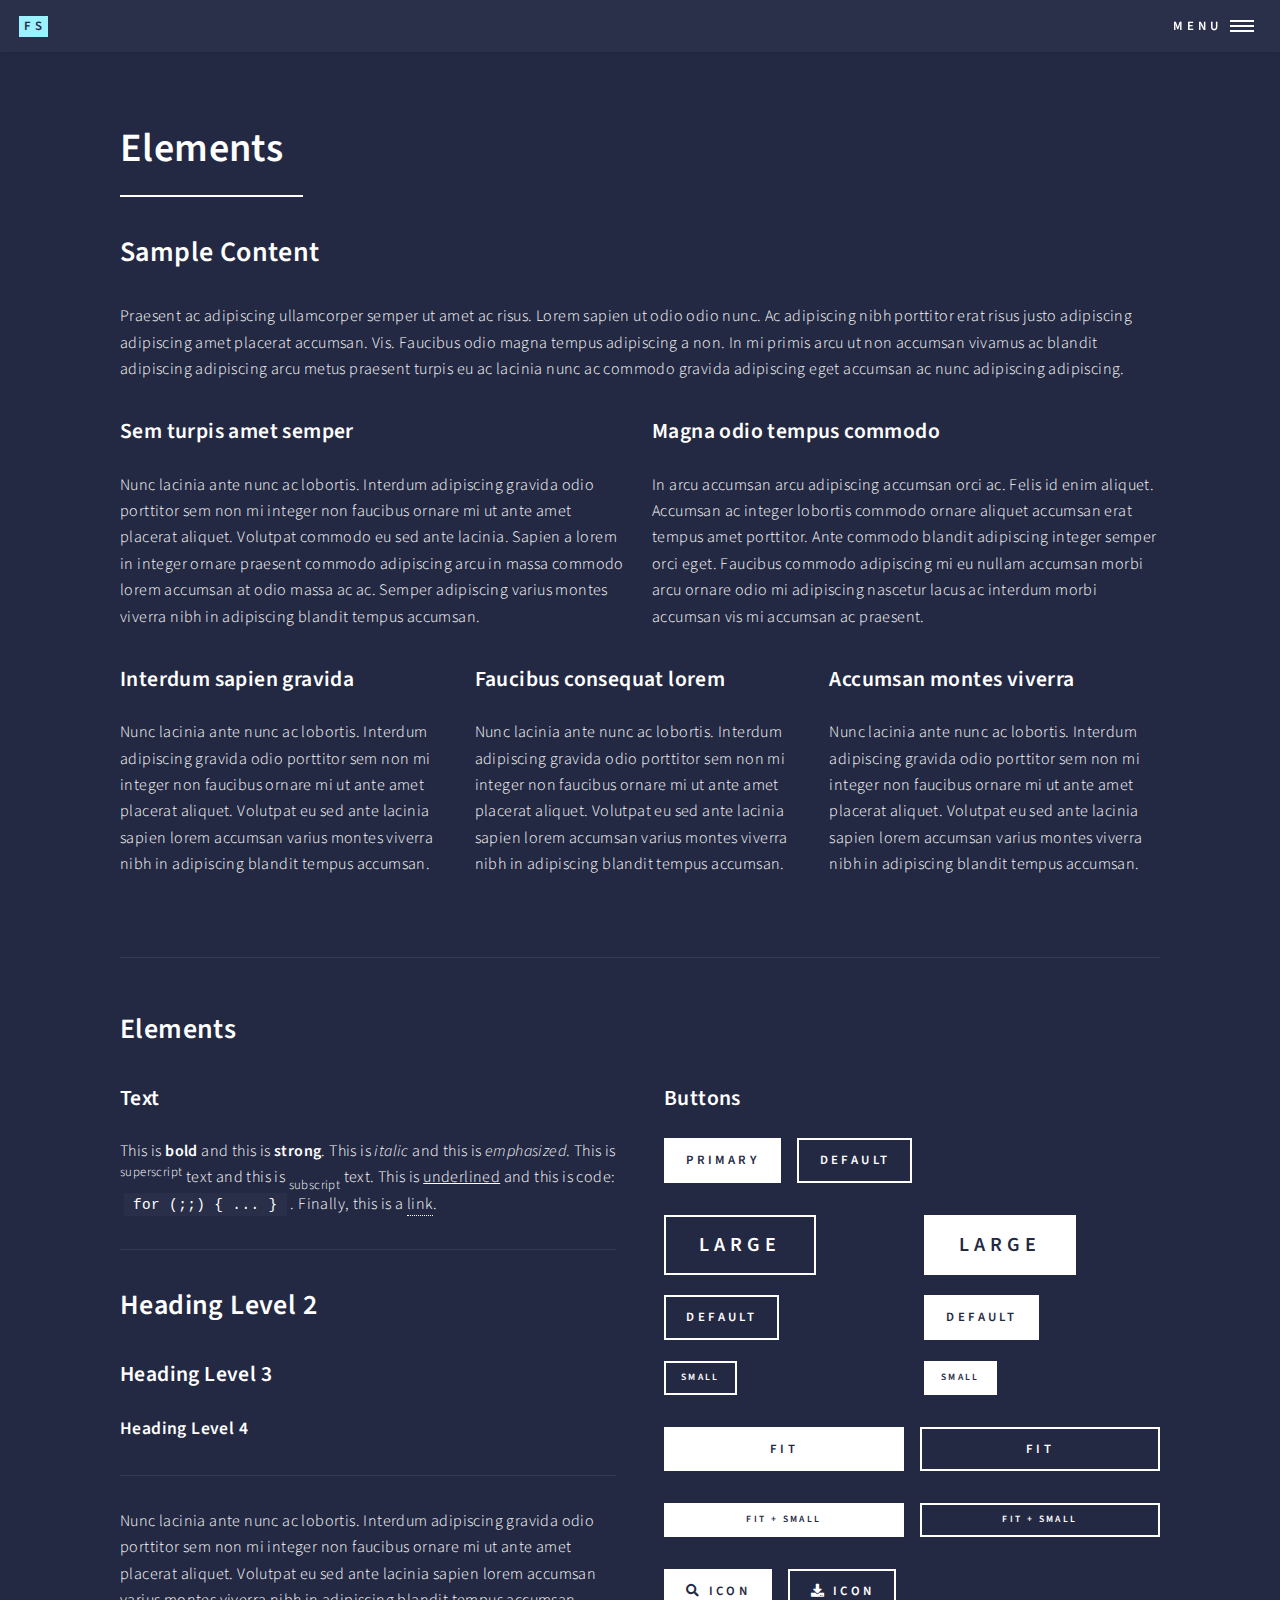
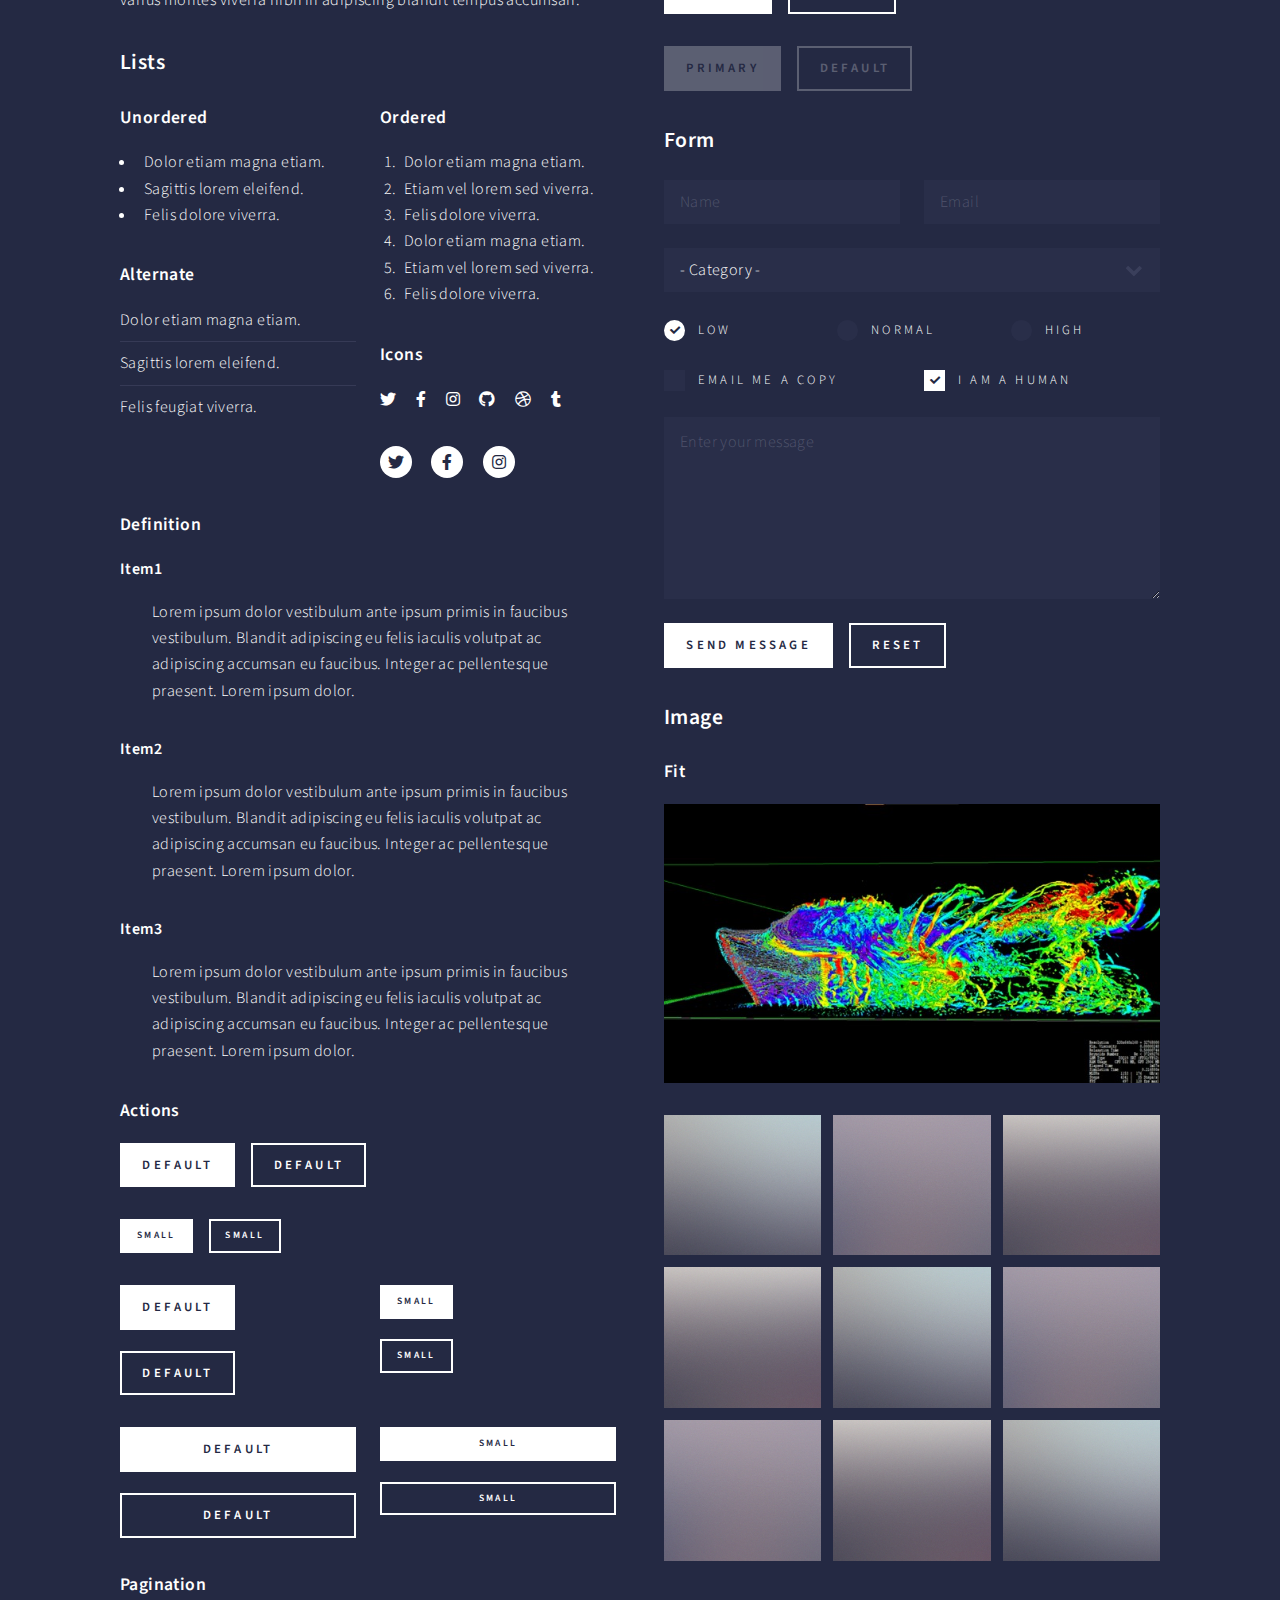
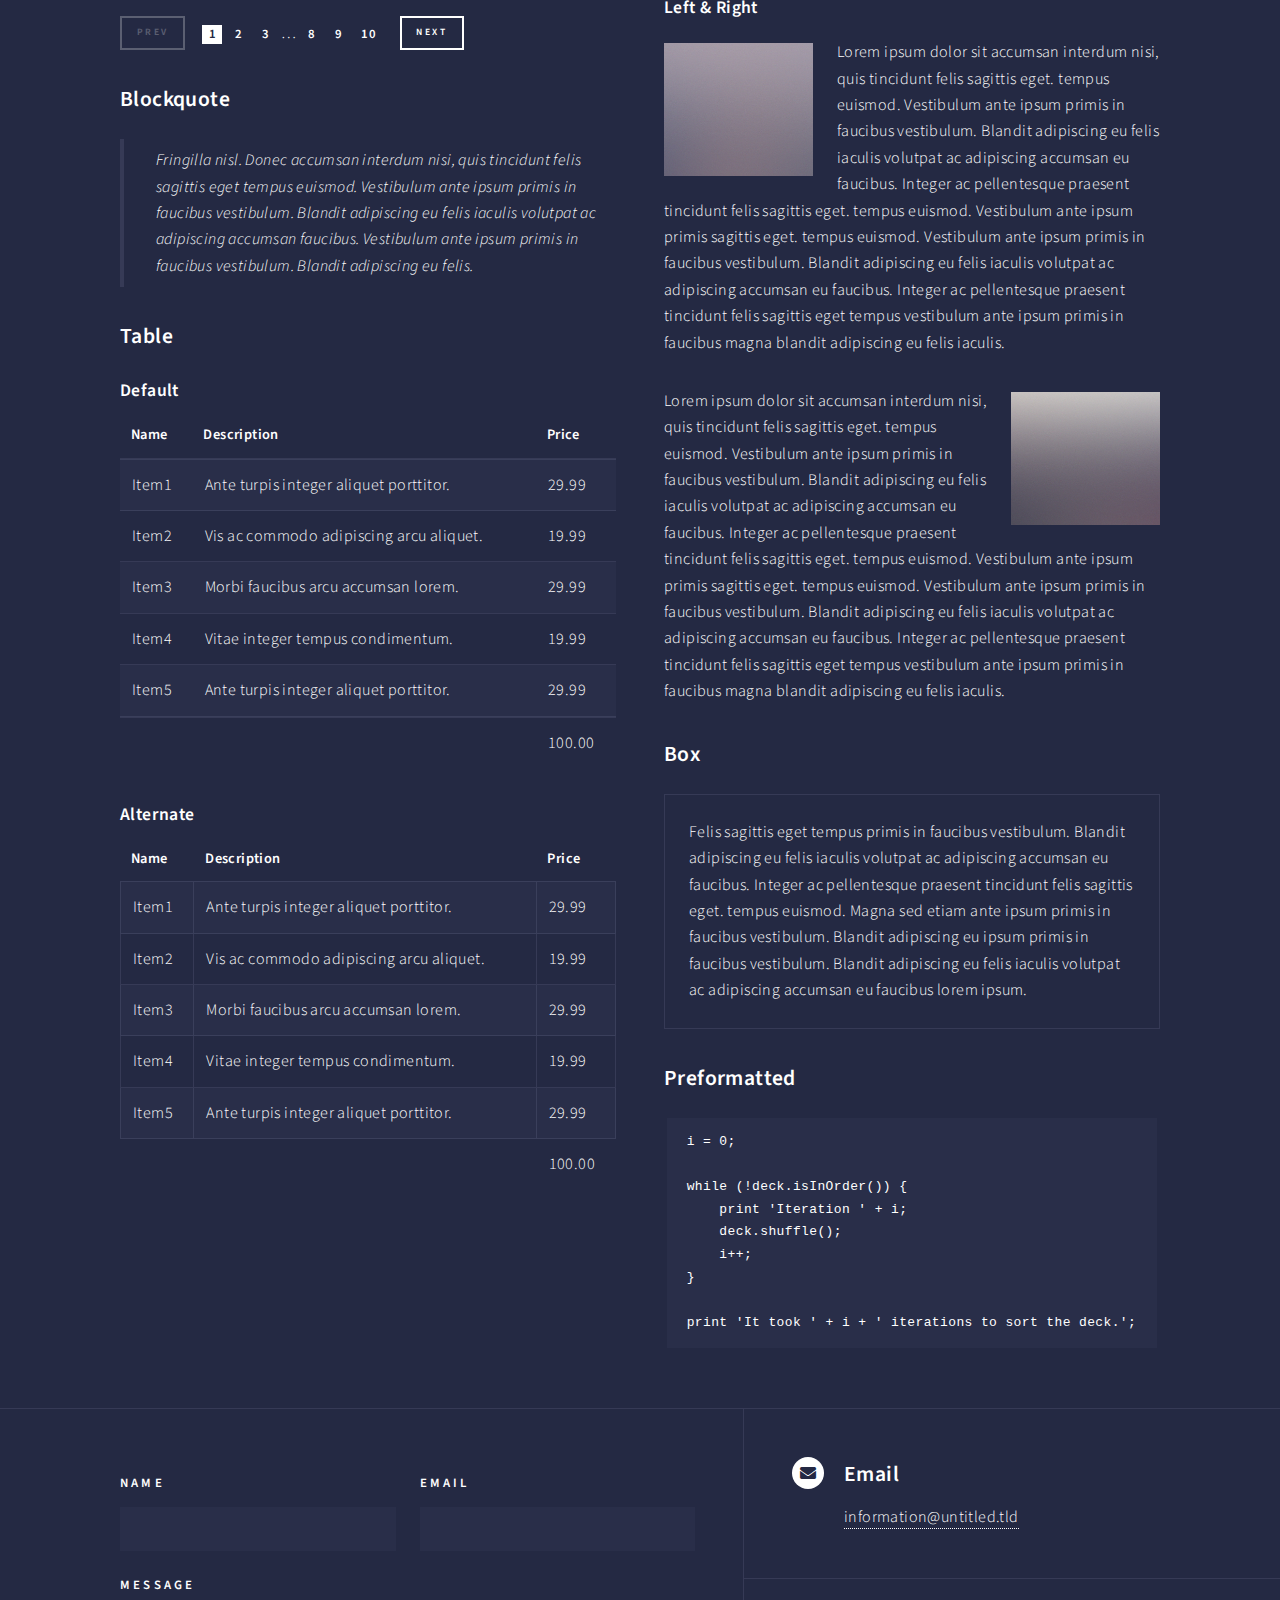
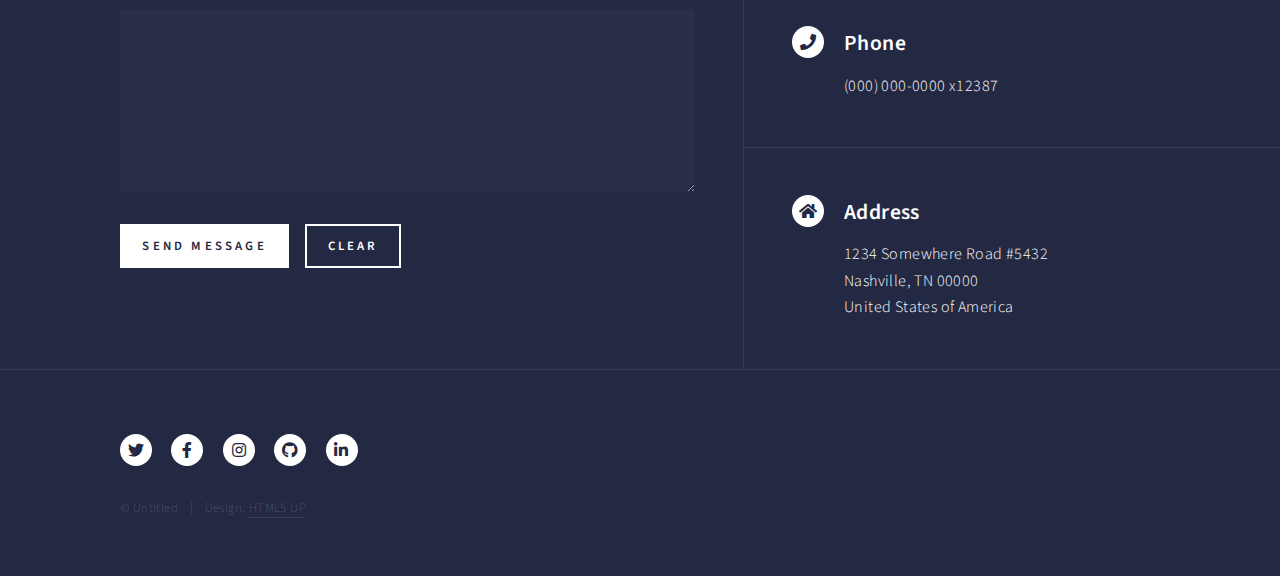
==== commit 005fa01b: "minor changes" ====
--- a/elements.html
+++ b/elements.html
@@ -9,8 +9,8 @@
 		<title>Elements - Forty by HTML5 UP</title>
 		<meta charset="utf-8" />
 		<meta name="viewport" content="width=device-width, initial-scale=1, user-scalable=no" />
-		<link rel="stylesheet" href="assets/css/main.css" />
-		<noscript><link rel="stylesheet" href="assets/css/noscript.css" /></noscript>
+		<link rel="stylesheet" href="assets/css/forty_main.css" />
+		<noscript><link rel="stylesheet" href="assets/css/forty_noscript.css" /></noscript>
 	</head>
 	<body class="is-preload">
 
@@ -19,7 +19,7 @@
 
 				<!-- Header -->
 					<header id="header">
-						<a href="index.html" class="logo"><strong>Forty</strong> <span>by HTML5 UP</span></a>
+						<a href="index.html" class="logo"><strong>FS</strong> <span></span></a>
 						<nav>
 							<a href="#menu">Menu</a>
 						</nav>
@@ -29,13 +29,10 @@
 					<nav id="menu">
 						<ul class="links">
 							<li><a href="index.html">Home</a></li>
-							<li><a href="landing.html">Landing</a></li>
+							<li><a href="portfolio.html">Portfolio</a></li>
 							<li><a href="generic.html">Generic</a></li>
 							<li><a href="elements.html">Elements</a></li>
-						</ul>
-						<ul class="actions stacked">
-							<li><a href="#" class="button primary fit">Get Started</a></li>
-							<li><a href="#" class="button fit">Log In</a></li>
+							<li><a href="landing.html">Landing</a></li>
 						</ul>
 					</nav>
 
--- a/assets/css/forty_main.css
+++ b/assets/css/forty_main.css
@@ -0,0 +1,3952 @@
+@import url(fontawesome-all.min.css);
+@import url("https://fonts.googleapis.com/css?family=Source+Sans+Pro:300,300italic,600,600italic");
+
+/*
+	Forty by HTML5 UP
+	html5up.net | @ajlkn
+	Free for personal and commercial use under the CCA 3.0 license (html5up.net/license)
+*/
+
+html, body, div, span, applet, object,
+iframe, h1, h2, h3, h4, h5, h6, p, blockquote,
+pre, a, abbr, acronym, address, big, cite,
+code, del, dfn, em, img, ins, kbd, q, s, samp,
+small, strike, strong, sub, sup, tt, var, b,
+u, i, center, dl, dt, dd, ol, ul, li, fieldset,
+form, label, legend, table, caption, tbody,
+tfoot, thead, tr, th, td, article, aside,
+canvas, details, embed, figure, figcaption,
+footer, header, hgroup, menu, nav, output, ruby,
+section, summary, time, mark, audio, video {
+	margin: 0;
+	padding: 0;
+	border: 0;
+	font-size: 100%;
+	font: inherit;
+	vertical-align: baseline;}
+
+article, aside, details, figcaption, figure,
+footer, header, hgroup, menu, nav, section {
+	display: block;}
+
+body {
+	line-height: 1;
+}
+
+ol, ul {
+	list-style: none;
+}
+
+blockquote, q {
+	quotes: none;
+}
+
+	blockquote:before, blockquote:after, q:before, q:after {
+		content: '';
+		content: none;
+	}
+
+table {
+	border-collapse: collapse;
+	border-spacing: 0;
+}
+
+body {
+	-webkit-text-size-adjust: none;
+}
+
+mark {
+	background-color: transparent;
+	color: inherit;
+}
+
+input::-moz-focus-inner {
+	border: 0;
+	padding: 0;
+}
+
+input, select, textarea {
+	-moz-appearance: none;
+	-webkit-appearance: none;
+	-ms-appearance: none;
+	appearance: none;
+}
+
+/* Basic */
+
+	@-ms-viewport {
+		width: device-width;
+	}
+
+	body {
+		-ms-overflow-style: scrollbar;
+	}
+
+	@media screen and (max-width: 480px) {
+
+		html, body {
+			min-width: 320px;
+		}
+
+	}
+
+	html {
+		box-sizing: border-box;
+	}
+
+	*, *:before, *:after {
+		box-sizing: inherit;
+	}
+
+	body {
+		background: #242943;
+	}
+
+		body.is-preload *, body.is-preload *:before, body.is-preload *:after {
+			-moz-animation: none !important;
+			-webkit-animation: none !important;
+			-ms-animation: none !important;
+			animation: none !important;
+			-moz-transition: none !important;
+			-webkit-transition: none !important;
+			-ms-transition: none !important;
+			transition: none !important;
+		}
+
+/* Type */
+
+	body, input, select, textarea {
+		color: #ffffff;
+		font-family: "Source Sans Pro", Helvetica, sans-serif;
+		font-size: 17pt;
+		font-weight: 300;
+		letter-spacing: 0.025em;
+		line-height: 1.65;
+	}
+
+		@media screen and (max-width: 1680px) {
+
+			body, input, select, textarea {
+				font-size: 14pt;
+			}
+
+		}
+
+		@media screen and (max-width: 1280px) {
+
+			body, input, select, textarea {
+				font-size: 12pt;
+			}
+
+		}
+
+		@media screen and (max-width: 360px) {
+
+			body, input, select, textarea {
+				font-size: 11pt;
+			}
+
+		}
+
+	a {
+		-moz-transition: color 0.2s ease-in-out, border-bottom-color 0.2s ease-in-out;
+		-webkit-transition: color 0.2s ease-in-out, border-bottom-color 0.2s ease-in-out;
+		-ms-transition: color 0.2s ease-in-out, border-bottom-color 0.2s ease-in-out;
+		transition: color 0.2s ease-in-out, border-bottom-color 0.2s ease-in-out;
+		border-bottom: dotted 1px;
+		color: inherit;
+		text-decoration: none;
+	}
+
+		a:hover {
+			border-bottom-color: transparent;
+			color: #9bf1ff !important;
+		}
+
+		a:active {
+			color: #53e3fb !important;
+		}
+
+	strong, b {
+		color: #ffffff;
+		font-weight: 600;
+	}
+
+	em, i {
+		font-style: italic;
+	}
+
+	p {
+		margin: 0 0 2em 0;
+	}
+
+	h1, h2, h3, h4, h5, h6 {
+		color: #ffffff;
+		font-weight: 600;
+		line-height: 1.65;
+		margin: 0 0 1em 0;
+	}
+
+		h1 a, h2 a, h3 a, h4 a, h5 a, h6 a {
+			color: inherit;
+			border-bottom: 0;
+		}
+
+	h1 {
+		font-size: 2.5em;
+	}
+
+	h2 {
+		font-size: 1.75em;
+	}
+
+	h3 {
+		font-size: 1.35em;
+	}
+
+	h4 {
+		font-size: 1.1em;
+	}
+
+	h5 {
+		font-size: 0.9em;
+	}
+
+	h6 {
+		font-size: 0.7em;
+	}
+
+	@media screen and (max-width: 736px) {
+
+		h1 {
+			font-size: 2em;
+		}
+
+		h2 {
+			font-size: 1.5em;
+		}
+
+		h3 {
+			font-size: 1.25em;
+		}
+
+	}
+
+	sub {
+		font-size: 0.8em;
+		position: relative;
+		top: 0.5em;
+	}
+
+	sup {
+		font-size: 0.8em;
+		position: relative;
+		top: -0.5em;
+	}
+
+	blockquote {
+		border-left: solid 4px rgba(212, 212, 255, 0.1);
+		font-style: italic;
+		margin: 0 0 2em 0;
+		padding: 0.5em 0 0.5em 2em;
+	}
+
+	code {
+		background: rgba(212, 212, 255, 0.035);
+		font-family: "Courier New", monospace;
+		font-size: 0.9em;
+		margin: 0 0.25em;
+		padding: 0.25em 0.65em;
+	}
+
+	pre {
+		-webkit-overflow-scrolling: touch;
+		font-family: "Courier New", monospace;
+		font-size: 0.9em;
+		margin: 0 0 2em 0;
+	}
+
+		pre code {
+			display: block;
+			line-height: 1.75;
+			padding: 1em 1.5em;
+			overflow-x: auto;
+		}
+
+	hr {
+		border: 0;
+		border-bottom: solid 1px rgba(212, 212, 255, 0.1);
+		margin: 2em 0;
+	}
+
+		hr.major {
+			margin: 3em 0;
+		}
+
+	.align-left {
+		text-align: left;
+	}
+
+	.align-center {
+		text-align: center;
+	}
+
+	.align-right {
+		text-align: right;
+	}
+
+/* Row */
+
+	.row {
+		display: flex;
+		flex-wrap: wrap;
+		box-sizing: border-box;
+		align-items: stretch;
+	}
+
+		.row > * {
+			box-sizing: border-box;
+		}
+
+		.row.gtr-uniform > * > :last-child {
+			margin-bottom: 0;
+		}
+
+		.row.aln-left {
+			justify-content: flex-start;
+		}
+
+		.row.aln-center {
+			justify-content: center;
+		}
+
+		.row.aln-right {
+			justify-content: flex-end;
+		}
+
+		.row.aln-top {
+			align-items: flex-start;
+		}
+
+		.row.aln-middle {
+			align-items: center;
+		}
+
+		.row.aln-bottom {
+			align-items: flex-end;
+		}
+
+		.row > .imp {
+			order: -1;
+		}
+
+		.row > .col-1 {
+			width: 8.33333%;
+		}
+
+		.row > .off-1 {
+			margin-left: 8.33333%;
+		}
+
+		.row > .col-2 {
+			width: 16.66667%;
+		}
+
+		.row > .off-2 {
+			margin-left: 16.66667%;
+		}
+
+		.row > .col-3 {
+			width: 25%;
+		}
+
+		.row > .off-3 {
+			margin-left: 25%;
+		}
+
+		.row > .col-4 {
+			width: 33.33333%;
+		}
+
+		.row > .off-4 {
+			margin-left: 33.33333%;
+		}
+
+		.row > .col-5 {
+			width: 41.66667%;
+		}
+
+		.row > .off-5 {
+			margin-left: 41.66667%;
+		}
+
+		.row > .col-6 {
+			width: 50%;
+		}
+
+		.row > .off-6 {
+			margin-left: 50%;
+		}
+
+		.row > .col-7 {
+			width: 58.33333%;
+		}
+
+		.row > .off-7 {
+			margin-left: 58.33333%;
+		}
+
+		.row > .col-8 {
+			width: 66.66667%;
+		}
+
+		.row > .off-8 {
+			margin-left: 66.66667%;
+		}
+
+		.row > .col-9 {
+			width: 75%;
+		}
+
+		.row > .off-9 {
+			margin-left: 75%;
+		}
+
+		.row > .col-10 {
+			width: 83.33333%;
+		}
+
+		.row > .off-10 {
+			margin-left: 83.33333%;
+		}
+
+		.row > .col-11 {
+			width: 91.66667%;
+		}
+
+		.row > .off-11 {
+			margin-left: 91.66667%;
+		}
+
+		.row > .col-12 {
+			width: 100%;
+		}
+
+		.row > .off-12 {
+			margin-left: 100%;
+		}
+
+		.row.gtr-0 {
+			margin-top: 0;
+			margin-left: 0em;
+		}
+
+			.row.gtr-0 > * {
+				padding: 0 0 0 0em;
+			}
+
+			.row.gtr-0.gtr-uniform {
+				margin-top: 0em;
+			}
+
+				.row.gtr-0.gtr-uniform > * {
+					padding-top: 0em;
+				}
+
+		.row.gtr-25 {
+			margin-top: 0;
+			margin-left: -0.5em;
+		}
+
+			.row.gtr-25 > * {
+				padding: 0 0 0 0.5em;
+			}
+
+			.row.gtr-25.gtr-uniform {
+				margin-top: -0.5em;
+			}
+
+				.row.gtr-25.gtr-uniform > * {
+					padding-top: 0.5em;
+				}
+
+		.row.gtr-50 {
+			margin-top: 0;
+			margin-left: -1em;
+		}
+
+			.row.gtr-50 > * {
+				padding: 0 0 0 1em;
+			}
+
+			.row.gtr-50.gtr-uniform {
+				margin-top: -1em;
+			}
+
+				.row.gtr-50.gtr-uniform > * {
+					padding-top: 1em;
+				}
+
+		.row {
+			margin-top: 0;
+			margin-left: -2em;
+		}
+
+			.row > * {
+				padding: 0 0 0 2em;
+			}
+
+			.row.gtr-uniform {
+				margin-top: -2em;
+			}
+
+				.row.gtr-uniform > * {
+					padding-top: 2em;
+				}
+
+		.row.gtr-150 {
+			margin-top: 0;
+			margin-left: -3em;
+		}
+
+			.row.gtr-150 > * {
+				padding: 0 0 0 3em;
+			}
+
+			.row.gtr-150.gtr-uniform {
+				margin-top: -3em;
+			}
+
+				.row.gtr-150.gtr-uniform > * {
+					padding-top: 3em;
+				}
+
+		.row.gtr-200 {
+			margin-top: 0;
+			margin-left: -4em;
+		}
+
+			.row.gtr-200 > * {
+				padding: 0 0 0 4em;
+			}
+
+			.row.gtr-200.gtr-uniform {
+				margin-top: -4em;
+			}
+
+				.row.gtr-200.gtr-uniform > * {
+					padding-top: 4em;
+				}
+
+		@media screen and (max-width: 1680px) {
+
+			.row {
+				display: flex;
+				flex-wrap: wrap;
+				box-sizing: border-box;
+				align-items: stretch;
+			}
+
+				.row > * {
+					box-sizing: border-box;
+				}
+
+				.row.gtr-uniform > * > :last-child {
+					margin-bottom: 0;
+				}
+
+				.row.aln-left {
+					justify-content: flex-start;
+				}
+
+				.row.aln-center {
+					justify-content: center;
+				}
+
+				.row.aln-right {
+					justify-content: flex-end;
+				}
+
+				.row.aln-top {
+					align-items: flex-start;
+				}
+
+				.row.aln-middle {
+					align-items: center;
+				}
+
+				.row.aln-bottom {
+					align-items: flex-end;
+				}
+
+				.row > .imp-xlarge {
+					order: -1;
+				}
+
+				.row > .col-1-xlarge {
+					width: 8.33333%;
+				}
+
+				.row > .off-1-xlarge {
+					margin-left: 8.33333%;
+				}
+
+				.row > .col-2-xlarge {
+					width: 16.66667%;
+				}
+
+				.row > .off-2-xlarge {
+					margin-left: 16.66667%;
+				}
+
+				.row > .col-3-xlarge {
+					width: 25%;
+				}
+
+				.row > .off-3-xlarge {
+					margin-left: 25%;
+				}
+
+				.row > .col-4-xlarge {
+					width: 33.33333%;
+				}
+
+				.row > .off-4-xlarge {
+					margin-left: 33.33333%;
+				}
+
+				.row > .col-5-xlarge {
+					width: 41.66667%;
+				}
+
+				.row > .off-5-xlarge {
+					margin-left: 41.66667%;
+				}
+
+				.row > .col-6-xlarge {
+					width: 50%;
+				}
+
+				.row > .off-6-xlarge {
+					margin-left: 50%;
+				}
+
+				.row > .col-7-xlarge {
+					width: 58.33333%;
+				}
+
+				.row > .off-7-xlarge {
+					margin-left: 58.33333%;
+				}
+
+				.row > .col-8-xlarge {
+					width: 66.66667%;
+				}
+
+				.row > .off-8-xlarge {
+					margin-left: 66.66667%;
+				}
+
+				.row > .col-9-xlarge {
+					width: 75%;
+				}
+
+				.row > .off-9-xlarge {
+					margin-left: 75%;
+				}
+
+				.row > .col-10-xlarge {
+					width: 83.33333%;
+				}
+
+				.row > .off-10-xlarge {
+					margin-left: 83.33333%;
+				}
+
+				.row > .col-11-xlarge {
+					width: 91.66667%;
+				}
+
+				.row > .off-11-xlarge {
+					margin-left: 91.66667%;
+				}
+
+				.row > .col-12-xlarge {
+					width: 100%;
+				}
+
+				.row > .off-12-xlarge {
+					margin-left: 100%;
+				}
+
+				.row.gtr-0 {
+					margin-top: 0;
+					margin-left: 0em;
+				}
+
+					.row.gtr-0 > * {
+						padding: 0 0 0 0em;
+					}
+
+					.row.gtr-0.gtr-uniform {
+						margin-top: 0em;
+					}
+
+						.row.gtr-0.gtr-uniform > * {
+							padding-top: 0em;
+						}
+
+				.row.gtr-25 {
+					margin-top: 0;
+					margin-left: -0.5em;
+				}
+
+					.row.gtr-25 > * {
+						padding: 0 0 0 0.5em;
+					}
+
+					.row.gtr-25.gtr-uniform {
+						margin-top: -0.5em;
+					}
+
+						.row.gtr-25.gtr-uniform > * {
+							padding-top: 0.5em;
+						}
+
+				.row.gtr-50 {
+					margin-top: 0;
+					margin-left: -1em;
+				}
+
+					.row.gtr-50 > * {
+						padding: 0 0 0 1em;
+					}
+
+					.row.gtr-50.gtr-uniform {
+						margin-top: -1em;
+					}
+
+						.row.gtr-50.gtr-uniform > * {
+							padding-top: 1em;
+						}
+
+				.row {
+					margin-top: 0;
+					margin-left: -2em;
+				}
+
+					.row > * {
+						padding: 0 0 0 2em;
+					}
+
+					.row.gtr-uniform {
+						margin-top: -2em;
+					}
+
+						.row.gtr-uniform > * {
+							padding-top: 2em;
+						}
+
+				.row.gtr-150 {
+					margin-top: 0;
+					margin-left: -3em;
+				}
+
+					.row.gtr-150 > * {
+						padding: 0 0 0 3em;
+					}
+
+					.row.gtr-150.gtr-uniform {
+						margin-top: -3em;
+					}
+
+						.row.gtr-150.gtr-uniform > * {
+							padding-top: 3em;
+						}
+
+				.row.gtr-200 {
+					margin-top: 0;
+					margin-left: -4em;
+				}
+
+					.row.gtr-200 > * {
+						padding: 0 0 0 4em;
+					}
+
+					.row.gtr-200.gtr-uniform {
+						margin-top: -4em;
+					}
+
+						.row.gtr-200.gtr-uniform > * {
+							padding-top: 4em;
+						}
+
+		}
+
+		@media screen and (max-width: 1280px) {
+
+			.row {
+				display: flex;
+				flex-wrap: wrap;
+				box-sizing: border-box;
+				align-items: stretch;
+			}
+
+				.row > * {
+					box-sizing: border-box;
+				}
+
+				.row.gtr-uniform > * > :last-child {
+					margin-bottom: 0;
+				}
+
+				.row.aln-left {
+					justify-content: flex-start;
+				}
+
+				.row.aln-center {
+					justify-content: center;
+				}
+
+				.row.aln-right {
+					justify-content: flex-end;
+				}
+
+				.row.aln-top {
+					align-items: flex-start;
+				}
+
+				.row.aln-middle {
+					align-items: center;
+				}
+
+				.row.aln-bottom {
+					align-items: flex-end;
+				}
+
+				.row > .imp-large {
+					order: -1;
+				}
+
+				.row > .col-1-large {
+					width: 8.33333%;
+				}
+
+				.row > .off-1-large {
+					margin-left: 8.33333%;
+				}
+
+				.row > .col-2-large {
+					width: 16.66667%;
+				}
+
+				.row > .off-2-large {
+					margin-left: 16.66667%;
+				}
+
+				.row > .col-3-large {
+					width: 25%;
+				}
+
+				.row > .off-3-large {
+					margin-left: 25%;
+				}
+
+				.row > .col-4-large {
+					width: 33.33333%;
+				}
+
+				.row > .off-4-large {
+					margin-left: 33.33333%;
+				}
+
+				.row > .col-5-large {
+					width: 41.66667%;
+				}
+
+				.row > .off-5-large {
+					margin-left: 41.66667%;
+				}
+
+				.row > .col-6-large {
+					width: 50%;
+				}
+
+				.row > .off-6-large {
+					margin-left: 50%;
+				}
+
+				.row > .col-7-large {
+					width: 58.33333%;
+				}
+
+				.row > .off-7-large {
+					margin-left: 58.33333%;
+				}
+
+				.row > .col-8-large {
+					width: 66.66667%;
+				}
+
+				.row > .off-8-large {
+					margin-left: 66.66667%;
+				}
+
+				.row > .col-9-large {
+					width: 75%;
+				}
+
+				.row > .off-9-large {
+					margin-left: 75%;
+				}
+
+				.row > .col-10-large {
+					width: 83.33333%;
+				}
+
+				.row > .off-10-large {
+					margin-left: 83.33333%;
+				}
+
+				.row > .col-11-large {
+					width: 91.66667%;
+				}
+
+				.row > .off-11-large {
+					margin-left: 91.66667%;
+				}
+
+				.row > .col-12-large {
+					width: 100%;
+				}
+
+				.row > .off-12-large {
+					margin-left: 100%;
+				}
+
+				.row.gtr-0 {
+					margin-top: 0;
+					margin-left: 0em;
+				}
+
+					.row.gtr-0 > * {
+						padding: 0 0 0 0em;
+					}
+
+					.row.gtr-0.gtr-uniform {
+						margin-top: 0em;
+					}
+
+						.row.gtr-0.gtr-uniform > * {
+							padding-top: 0em;
+						}
+
+				.row.gtr-25 {
+					margin-top: 0;
+					margin-left: -0.375em;
+				}
+
+					.row.gtr-25 > * {
+						padding: 0 0 0 0.375em;
+					}
+
+					.row.gtr-25.gtr-uniform {
+						margin-top: -0.375em;
+					}
+
+						.row.gtr-25.gtr-uniform > * {
+							padding-top: 0.375em;
+						}
+
+				.row.gtr-50 {
+					margin-top: 0;
+					margin-left: -0.75em;
+				}
+
+					.row.gtr-50 > * {
+						padding: 0 0 0 0.75em;
+					}
+
+					.row.gtr-50.gtr-uniform {
+						margin-top: -0.75em;
+					}
+
+						.row.gtr-50.gtr-uniform > * {
+							padding-top: 0.75em;
+						}
+
+				.row {
+					margin-top: 0;
+					margin-left: -1.5em;
+				}
+
+					.row > * {
+						padding: 0 0 0 1.5em;
+					}
+
+					.row.gtr-uniform {
+						margin-top: -1.5em;
+					}
+
+						.row.gtr-uniform > * {
+							padding-top: 1.5em;
+						}
+
+				.row.gtr-150 {
+					margin-top: 0;
+					margin-left: -2.25em;
+				}
+
+					.row.gtr-150 > * {
+						padding: 0 0 0 2.25em;
+					}
+
+					.row.gtr-150.gtr-uniform {
+						margin-top: -2.25em;
+					}
+
+						.row.gtr-150.gtr-uniform > * {
+							padding-top: 2.25em;
+						}
+
+				.row.gtr-200 {
+					margin-top: 0;
+					margin-left: -3em;
+				}
+
+					.row.gtr-200 > * {
+						padding: 0 0 0 3em;
+					}
+
+					.row.gtr-200.gtr-uniform {
+						margin-top: -3em;
+					}
+
+						.row.gtr-200.gtr-uniform > * {
+							padding-top: 3em;
+						}
+
+		}
+
+		@media screen and (max-width: 980px) {
+
+			.row {
+				display: flex;
+				flex-wrap: wrap;
+				box-sizing: border-box;
+				align-items: stretch;
+			}
+
+				.row > * {
+					box-sizing: border-box;
+				}
+
+				.row.gtr-uniform > * > :last-child {
+					margin-bottom: 0;
+				}
+
+				.row.aln-left {
+					justify-content: flex-start;
+				}
+
+				.row.aln-center {
+					justify-content: center;
+				}
+
+				.row.aln-right {
+					justify-content: flex-end;
+				}
+
+				.row.aln-top {
+					align-items: flex-start;
+				}
+
+				.row.aln-middle {
+					align-items: center;
+				}
+
+				.row.aln-bottom {
+					align-items: flex-end;
+				}
+
+				.row > .imp-medium {
+					order: -1;
+				}
+
+				.row > .col-1-medium {
+					width: 8.33333%;
+				}
+
+				.row > .off-1-medium {
+					margin-left: 8.33333%;
+				}
+
+				.row > .col-2-medium {
+					width: 16.66667%;
+				}
+
+				.row > .off-2-medium {
+					margin-left: 16.66667%;
+				}
+
+				.row > .col-3-medium {
+					width: 25%;
+				}
+
+				.row > .off-3-medium {
+					margin-left: 25%;
+				}
+
+				.row > .col-4-medium {
+					width: 33.33333%;
+				}
+
+				.row > .off-4-medium {
+					margin-left: 33.33333%;
+				}
+
+				.row > .col-5-medium {
+					width: 41.66667%;
+				}
+
+				.row > .off-5-medium {
+					margin-left: 41.66667%;
+				}
+
+				.row > .col-6-medium {
+					width: 50%;
+				}
+
+				.row > .off-6-medium {
+					margin-left: 50%;
+				}
+
+				.row > .col-7-medium {
+					width: 58.33333%;
+				}
+
+				.row > .off-7-medium {
+					margin-left: 58.33333%;
+				}
+
+				.row > .col-8-medium {
+					width: 66.66667%;
+				}
+
+				.row > .off-8-medium {
+					margin-left: 66.66667%;
+				}
+
+				.row > .col-9-medium {
+					width: 75%;
+				}
+
+				.row > .off-9-medium {
+					margin-left: 75%;
+				}
+
+				.row > .col-10-medium {
+					width: 83.33333%;
+				}
+
+				.row > .off-10-medium {
+					margin-left: 83.33333%;
+				}
+
+				.row > .col-11-medium {
+					width: 91.66667%;
+				}
+
+				.row > .off-11-medium {
+					margin-left: 91.66667%;
+				}
+
+				.row > .col-12-medium {
+					width: 100%;
+				}
+
+				.row > .off-12-medium {
+					margin-left: 100%;
+				}
+
+				.row.gtr-0 {
+					margin-top: 0;
+					margin-left: 0em;
+				}
+
+					.row.gtr-0 > * {
+						padding: 0 0 0 0em;
+					}
+
+					.row.gtr-0.gtr-uniform {
+						margin-top: 0em;
+					}
+
+						.row.gtr-0.gtr-uniform > * {
+							padding-top: 0em;
+						}
+
+				.row.gtr-25 {
+					margin-top: 0;
+					margin-left: -0.375em;
+				}
+
+					.row.gtr-25 > * {
+						padding: 0 0 0 0.375em;
+					}
+
+					.row.gtr-25.gtr-uniform {
+						margin-top: -0.375em;
+					}
+
+						.row.gtr-25.gtr-uniform > * {
+							padding-top: 0.375em;
+						}
+
+				.row.gtr-50 {
+					margin-top: 0;
+					margin-left: -0.75em;
+				}
+
+					.row.gtr-50 > * {
+						padding: 0 0 0 0.75em;
+					}
+
+					.row.gtr-50.gtr-uniform {
+						margin-top: -0.75em;
+					}
+
+						.row.gtr-50.gtr-uniform > * {
+							padding-top: 0.75em;
+						}
+
+				.row {
+					margin-top: 0;
+					margin-left: -1.5em;
+				}
+
+					.row > * {
+						padding: 0 0 0 1.5em;
+					}
+
+					.row.gtr-uniform {
+						margin-top: -1.5em;
+					}
+
+						.row.gtr-uniform > * {
+							padding-top: 1.5em;
+						}
+
+				.row.gtr-150 {
+					margin-top: 0;
+					margin-left: -2.25em;
+				}
+
+					.row.gtr-150 > * {
+						padding: 0 0 0 2.25em;
+					}
+
+					.row.gtr-150.gtr-uniform {
+						margin-top: -2.25em;
+					}
+
+						.row.gtr-150.gtr-uniform > * {
+							padding-top: 2.25em;
+						}
+
+				.row.gtr-200 {
+					margin-top: 0;
+					margin-left: -3em;
+				}
+
+					.row.gtr-200 > * {
+						padding: 0 0 0 3em;
+					}
+
+					.row.gtr-200.gtr-uniform {
+						margin-top: -3em;
+					}
+
+						.row.gtr-200.gtr-uniform > * {
+							padding-top: 3em;
+						}
+
+		}
+
+		@media screen and (max-width: 736px) {
+
+			.row {
+				display: flex;
+				flex-wrap: wrap;
+				box-sizing: border-box;
+				align-items: stretch;
+			}
+
+				.row > * {
+					box-sizing: border-box;
+				}
+
+				.row.gtr-uniform > * > :last-child {
+					margin-bottom: 0;
+				}
+
+				.row.aln-left {
+					justify-content: flex-start;
+				}
+
+				.row.aln-center {
+					justify-content: center;
+				}
+
+				.row.aln-right {
+					justify-content: flex-end;
+				}
+
+				.row.aln-top {
+					align-items: flex-start;
+				}
+
+				.row.aln-middle {
+					align-items: center;
+				}
+
+				.row.aln-bottom {
+					align-items: flex-end;
+				}
+
+				.row > .imp-small {
+					order: -1;
+				}
+
+				.row > .col-1-small {
+					width: 8.33333%;
+				}
+
+				.row > .off-1-small {
+					margin-left: 8.33333%;
+				}
+
+				.row > .col-2-small {
+					width: 16.66667%;
+				}
+
+				.row > .off-2-small {
+					margin-left: 16.66667%;
+				}
+
+				.row > .col-3-small {
+					width: 25%;
+				}
+
+				.row > .off-3-small {
+					margin-left: 25%;
+				}
+
+				.row > .col-4-small {
+					width: 33.33333%;
+				}
+
+				.row > .off-4-small {
+					margin-left: 33.33333%;
+				}
+
+				.row > .col-5-small {
+					width: 41.66667%;
+				}
+
+				.row > .off-5-small {
+					margin-left: 41.66667%;
+				}
+
+				.row > .col-6-small {
+					width: 50%;
+				}
+
+				.row > .off-6-small {
+					margin-left: 50%;
+				}
+
+				.row > .col-7-small {
+					width: 58.33333%;
+				}
+
+				.row > .off-7-small {
+					margin-left: 58.33333%;
+				}
+
+				.row > .col-8-small {
+					width: 66.66667%;
+				}
+
+				.row > .off-8-small {
+					margin-left: 66.66667%;
+				}
+
+				.row > .col-9-small {
+					width: 75%;
+				}
+
+				.row > .off-9-small {
+					margin-left: 75%;
+				}
+
+				.row > .col-10-small {
+					width: 83.33333%;
+				}
+
+				.row > .off-10-small {
+					margin-left: 83.33333%;
+				}
+
+				.row > .col-11-small {
+					width: 91.66667%;
+				}
+
+				.row > .off-11-small {
+					margin-left: 91.66667%;
+				}
+
+				.row > .col-12-small {
+					width: 100%;
+				}
+
+				.row > .off-12-small {
+					margin-left: 100%;
+				}
+
+				.row.gtr-0 {
+					margin-top: 0;
+					margin-left: 0em;
+				}
+
+					.row.gtr-0 > * {
+						padding: 0 0 0 0em;
+					}
+
+					.row.gtr-0.gtr-uniform {
+						margin-top: 0em;
+					}
+
+						.row.gtr-0.gtr-uniform > * {
+							padding-top: 0em;
+						}
+
+				.row.gtr-25 {
+					margin-top: 0;
+					margin-left: -0.3125em;
+				}
+
+					.row.gtr-25 > * {
+						padding: 0 0 0 0.3125em;
+					}
+
+					.row.gtr-25.gtr-uniform {
+						margin-top: -0.3125em;
+					}
+
+						.row.gtr-25.gtr-uniform > * {
+							padding-top: 0.3125em;
+						}
+
+				.row.gtr-50 {
+					margin-top: 0;
+					margin-left: -0.625em;
+				}
+
+					.row.gtr-50 > * {
+						padding: 0 0 0 0.625em;
+					}
+
+					.row.gtr-50.gtr-uniform {
+						margin-top: -0.625em;
+					}
+
+						.row.gtr-50.gtr-uniform > * {
+							padding-top: 0.625em;
+						}
+
+				.row {
+					margin-top: 0;
+					margin-left: -1.25em;
+				}
+
+					.row > * {
+						padding: 0 0 0 1.25em;
+					}
+
+					.row.gtr-uniform {
+						margin-top: -1.25em;
+					}
+
+						.row.gtr-uniform > * {
+							padding-top: 1.25em;
+						}
+
+				.row.gtr-150 {
+					margin-top: 0;
+					margin-left: -1.875em;
+				}
+
+					.row.gtr-150 > * {
+						padding: 0 0 0 1.875em;
+					}
+
+					.row.gtr-150.gtr-uniform {
+						margin-top: -1.875em;
+					}
+
+						.row.gtr-150.gtr-uniform > * {
+							padding-top: 1.875em;
+						}
+
+				.row.gtr-200 {
+					margin-top: 0;
+					margin-left: -2.5em;
+				}
+
+					.row.gtr-200 > * {
+						padding: 0 0 0 2.5em;
+					}
+
+					.row.gtr-200.gtr-uniform {
+						margin-top: -2.5em;
+					}
+
+						.row.gtr-200.gtr-uniform > * {
+							padding-top: 2.5em;
+						}
+
+		}
+
+		@media screen and (max-width: 480px) {
+
+			.row {
+				display: flex;
+				flex-wrap: wrap;
+				box-sizing: border-box;
+				align-items: stretch;
+			}
+
+				.row > * {
+					box-sizing: border-box;
+				}
+
+				.row.gtr-uniform > * > :last-child {
+					margin-bottom: 0;
+				}
+
+				.row.aln-left {
+					justify-content: flex-start;
+				}
+
+				.row.aln-center {
+					justify-content: center;
+				}
+
+				.row.aln-right {
+					justify-content: flex-end;
+				}
+
+				.row.aln-top {
+					align-items: flex-start;
+				}
+
+				.row.aln-middle {
+					align-items: center;
+				}
+
+				.row.aln-bottom {
+					align-items: flex-end;
+				}
+
+				.row > .imp-xsmall {
+					order: -1;
+				}
+
+				.row > .col-1-xsmall {
+					width: 8.33333%;
+				}
+
+				.row > .off-1-xsmall {
+					margin-left: 8.33333%;
+				}
+
+				.row > .col-2-xsmall {
+					width: 16.66667%;
+				}
+
+				.row > .off-2-xsmall {
+					margin-left: 16.66667%;
+				}
+
+				.row > .col-3-xsmall {
+					width: 25%;
+				}
+
+				.row > .off-3-xsmall {
+					margin-left: 25%;
+				}
+
+				.row > .col-4-xsmall {
+					width: 33.33333%;
+				}
+
+				.row > .off-4-xsmall {
+					margin-left: 33.33333%;
+				}
+
+				.row > .col-5-xsmall {
+					width: 41.66667%;
+				}
+
+				.row > .off-5-xsmall {
+					margin-left: 41.66667%;
+				}
+
+				.row > .col-6-xsmall {
+					width: 50%;
+				}
+
+				.row > .off-6-xsmall {
+					margin-left: 50%;
+				}
+
+				.row > .col-7-xsmall {
+					width: 58.33333%;
+				}
+
+				.row > .off-7-xsmall {
+					margin-left: 58.33333%;
+				}
+
+				.row > .col-8-xsmall {
+					width: 66.66667%;
+				}
+
+				.row > .off-8-xsmall {
+					margin-left: 66.66667%;
+				}
+
+				.row > .col-9-xsmall {
+					width: 75%;
+				}
+
+				.row > .off-9-xsmall {
+					margin-left: 75%;
+				}
+
+				.row > .col-10-xsmall {
+					width: 83.33333%;
+				}
+
+				.row > .off-10-xsmall {
+					margin-left: 83.33333%;
+				}
+
+				.row > .col-11-xsmall {
+					width: 91.66667%;
+				}
+
+				.row > .off-11-xsmall {
+					margin-left: 91.66667%;
+				}
+
+				.row > .col-12-xsmall {
+					width: 100%;
+				}
+
+				.row > .off-12-xsmall {
+					margin-left: 100%;
+				}
+
+				.row.gtr-0 {
+					margin-top: 0;
+					margin-left: 0em;
+				}
+
+					.row.gtr-0 > * {
+						padding: 0 0 0 0em;
+					}
+
+					.row.gtr-0.gtr-uniform {
+						margin-top: 0em;
+					}
+
+						.row.gtr-0.gtr-uniform > * {
+							padding-top: 0em;
+						}
+
+				.row.gtr-25 {
+					margin-top: 0;
+					margin-left: -0.3125em;
+				}
+
+					.row.gtr-25 > * {
+						padding: 0 0 0 0.3125em;
+					}
+
+					.row.gtr-25.gtr-uniform {
+						margin-top: -0.3125em;
+					}
+
+						.row.gtr-25.gtr-uniform > * {
+							padding-top: 0.3125em;
+						}
+
+				.row.gtr-50 {
+					margin-top: 0;
+					margin-left: -0.625em;
+				}
+
+					.row.gtr-50 > * {
+						padding: 0 0 0 0.625em;
+					}
+
+					.row.gtr-50.gtr-uniform {
+						margin-top: -0.625em;
+					}
+
+						.row.gtr-50.gtr-uniform > * {
+							padding-top: 0.625em;
+						}
+
+				.row {
+					margin-top: 0;
+					margin-left: -1.25em;
+				}
+
+					.row > * {
+						padding: 0 0 0 1.25em;
+					}
+
+					.row.gtr-uniform {
+						margin-top: -1.25em;
+					}
+
+						.row.gtr-uniform > * {
+							padding-top: 1.25em;
+						}
+
+				.row.gtr-150 {
+					margin-top: 0;
+					margin-left: -1.875em;
+				}
+
+					.row.gtr-150 > * {
+						padding: 0 0 0 1.875em;
+					}
+
+					.row.gtr-150.gtr-uniform {
+						margin-top: -1.875em;
+					}
+
+						.row.gtr-150.gtr-uniform > * {
+							padding-top: 1.875em;
+						}
+
+				.row.gtr-200 {
+					margin-top: 0;
+					margin-left: -2.5em;
+				}
+
+					.row.gtr-200 > * {
+						padding: 0 0 0 2.5em;
+					}
+
+					.row.gtr-200.gtr-uniform {
+						margin-top: -2.5em;
+					}
+
+						.row.gtr-200.gtr-uniform > * {
+							padding-top: 2.5em;
+						}
+
+		}
+
+/* Section/Article */
+
+	section.special, article.special {
+		text-align: center;
+	}
+
+	header.major {
+		width: -moz-max-content;
+		width: -webkit-max-content;
+		width: -ms-max-content;
+		width: max-content;
+		margin-bottom: 2em;
+	}
+
+		header.major > :first-child {
+			margin-bottom: 0;
+			width: calc(100% + 0.5em);
+		}
+
+			header.major > :first-child:after {
+				content: '';
+				background-color: #ffffff;
+				display: block;
+				height: 2px;
+				margin: 0.325em 0 0.5em 0;
+				width: 100%;
+			}
+
+		header.major > p {
+			font-size: 0.7em;
+			font-weight: 600;
+			letter-spacing: 0.25em;
+			margin-bottom: 0;
+			text-transform: uppercase;
+		}
+
+		body.is-ie header.major > :first-child:after {
+			max-width: 9em;
+		}
+
+		body.is-ie header.major > h1:after {
+			max-width: 100% !important;
+		}
+
+	@media screen and (max-width: 736px) {
+
+		header.major > p br {
+			display: none;
+		}
+
+	}
+
+/* Form */
+
+	form {
+		margin: 0 0 2em 0;
+	}
+
+		form > :last-child {
+			margin-bottom: 0;
+		}
+
+		form > .fields {
+			display: -moz-flex;
+			display: -webkit-flex;
+			display: -ms-flex;
+			display: flex;
+			-moz-flex-wrap: wrap;
+			-webkit-flex-wrap: wrap;
+			-ms-flex-wrap: wrap;
+			flex-wrap: wrap;
+			width: calc(100% + 3em);
+			margin: -1.5em 0 2em -1.5em;
+		}
+
+			form > .fields > .field {
+				-moz-flex-grow: 0;
+				-webkit-flex-grow: 0;
+				-ms-flex-grow: 0;
+				flex-grow: 0;
+				-moz-flex-shrink: 0;
+				-webkit-flex-shrink: 0;
+				-ms-flex-shrink: 0;
+				flex-shrink: 0;
+				padding: 1.5em 0 0 1.5em;
+				width: calc(100% - 1.5em);
+			}
+
+				form > .fields > .field.half {
+					width: calc(50% - 0.75em);
+				}
+
+				form > .fields > .field.third {
+					width: calc(100%/3 - 0.5em);
+				}
+
+				form > .fields > .field.quarter {
+					width: calc(25% - 0.375em);
+				}
+
+		@media screen and (max-width: 480px) {
+
+			form > .fields {
+				width: calc(100% + 3em);
+				margin: -1.5em 0 2em -1.5em;
+			}
+
+				form > .fields > .field {
+					padding: 1.5em 0 0 1.5em;
+					width: calc(100% - 1.5em);
+				}
+
+					form > .fields > .field.half {
+						width: calc(100% - 1.5em);
+					}
+
+					form > .fields > .field.third {
+						width: calc(100% - 1.5em);
+					}
+
+					form > .fields > .field.quarter {
+						width: calc(100% - 1.5em);
+					}
+
+		}
+
+	label {
+		color: #ffffff;
+		display: block;
+		font-size: 0.8em;
+		font-weight: 600;
+		letter-spacing: 0.25em;
+		margin: 0 0 1em 0;
+		text-transform: uppercase;
+	}
+
+	input[type="text"],
+	input[type="password"],
+	input[type="email"],
+	input[type="tel"],
+	input[type="search"],
+	input[type="url"],
+	select,
+	textarea {
+		-moz-appearance: none;
+		-webkit-appearance: none;
+		-ms-appearance: none;
+		appearance: none;
+		background: rgba(212, 212, 255, 0.035);
+		border: none;
+		border-radius: 0;
+		color: inherit;
+		display: block;
+		outline: 0;
+		padding: 0 1em;
+		text-decoration: none;
+		width: 100%;
+	}
+
+		input[type="text"]:invalid,
+		input[type="password"]:invalid,
+		input[type="email"]:invalid,
+		input[type="tel"]:invalid,
+		input[type="search"]:invalid,
+		input[type="url"]:invalid,
+		select:invalid,
+		textarea:invalid {
+			box-shadow: none;
+		}
+
+		input[type="text"]:focus,
+		input[type="password"]:focus,
+		input[type="email"]:focus,
+		input[type="tel"]:focus,
+		input[type="search"]:focus,
+		input[type="url"]:focus,
+		select:focus,
+		textarea:focus {
+			border-color: #9bf1ff;
+			box-shadow: 0 0 0 2px #9bf1ff;
+		}
+
+	select {
+		background-image: url("data:image/svg+xml;charset=utf8,%3Csvg xmlns='http://www.w3.org/2000/svg' width='40' height='40' preserveAspectRatio='none' viewBox='0 0 40 40'%3E%3Cpath d='M9.4,12.3l10.4,10.4l10.4-10.4c0.2-0.2,0.5-0.4,0.9-0.4c0.3,0,0.6,0.1,0.9,0.4l3.3,3.3c0.2,0.2,0.4,0.5,0.4,0.9 c0,0.4-0.1,0.6-0.4,0.9L20.7,31.9c-0.2,0.2-0.5,0.4-0.9,0.4c-0.3,0-0.6-0.1-0.9-0.4L4.3,17.3c-0.2-0.2-0.4-0.5-0.4-0.9 c0-0.4,0.1-0.6,0.4-0.9l3.3-3.3c0.2-0.2,0.5-0.4,0.9-0.4S9.1,12.1,9.4,12.3z' fill='rgba(212, 212, 255, 0.1)' /%3E%3C/svg%3E");
+		background-size: 1.25rem;
+		background-repeat: no-repeat;
+		background-position: calc(100% - 1rem) center;
+		height: 2.75em;
+		padding-right: 2.75em;
+		text-overflow: ellipsis;
+	}
+
+		select option {
+			color: #ffffff;
+			background: #242943;
+		}
+
+		select:focus::-ms-value {
+			background-color: transparent;
+		}
+
+		select::-ms-expand {
+			display: none;
+		}
+
+	input[type="text"],
+	input[type="password"],
+	input[type="email"],
+	input[type="tel"],
+	input[type="search"],
+	input[type="url"],
+	select {
+		height: 2.75em;
+	}
+
+	textarea {
+		padding: 0.75em 1em;
+	}
+
+	input[type="checkbox"],
+	input[type="radio"] {
+		-moz-appearance: none;
+		-webkit-appearance: none;
+		-ms-appearance: none;
+		appearance: none;
+		display: block;
+		float: left;
+		margin-right: -2em;
+		opacity: 0;
+		width: 1em;
+		z-index: -1;
+	}
+
+		input[type="checkbox"] + label,
+		input[type="radio"] + label {
+			text-decoration: none;
+			color: #ffffff;
+			cursor: pointer;
+			display: inline-block;
+			font-weight: 300;
+			padding-left: 2.65em;
+			padding-right: 0.75em;
+			position: relative;
+		}
+
+			input[type="checkbox"] + label:before,
+			input[type="radio"] + label:before {
+				-moz-osx-font-smoothing: grayscale;
+				-webkit-font-smoothing: antialiased;
+				display: inline-block;
+				font-style: normal;
+				font-variant: normal;
+				text-rendering: auto;
+				line-height: 1;
+				text-transform: none !important;
+				font-family: 'Font Awesome 5 Free';
+				font-weight: 900;
+			}
+
+			input[type="checkbox"] + label:before,
+			input[type="radio"] + label:before {
+				background: rgba(212, 212, 255, 0.035);
+				content: '';
+				display: inline-block;
+				font-size: 0.8em;
+				height: 2.0625em;
+				left: 0;
+				letter-spacing: 0;
+				line-height: 2.0625em;
+				position: absolute;
+				text-align: center;
+				top: 0;
+				width: 2.0625em;
+			}
+
+		input[type="checkbox"]:checked + label:before,
+		input[type="radio"]:checked + label:before {
+			background: #ffffff;
+			border-color: #9bf1ff;
+			content: '\f00c';
+			color: #242943;
+		}
+
+		input[type="checkbox"]:focus + label:before,
+		input[type="radio"]:focus + label:before {
+			box-shadow: 0 0 0 2px #9bf1ff;
+		}
+
+	input[type="radio"] + label:before {
+		border-radius: 100%;
+	}
+
+	::-webkit-input-placeholder {
+		color: rgba(244, 244, 255, 0.2) !important;
+		opacity: 1.0;
+	}
+
+	:-moz-placeholder {
+		color: rgba(244, 244, 255, 0.2) !important;
+		opacity: 1.0;
+	}
+
+	::-moz-placeholder {
+		color: rgba(244, 244, 255, 0.2) !important;
+		opacity: 1.0;
+	}
+
+	:-ms-input-placeholder {
+		color: rgba(244, 244, 255, 0.2) !important;
+		opacity: 1.0;
+	}
+
+/* Box */
+
+	.box {
+		border: solid 1px rgba(212, 212, 255, 0.1);
+		margin-bottom: 2em;
+		padding: 1.5em;
+	}
+
+		.box > :last-child,
+		.box > :last-child > :last-child,
+		.box > :last-child > :last-child > :last-child {
+			margin-bottom: 0;
+		}
+
+		.box.alt {
+			border: 0;
+			border-radius: 0;
+			padding: 0;
+		}
+
+/* Icon */
+
+	.icon {
+		text-decoration: none;
+		border-bottom: none;
+		position: relative;
+	}
+
+		.icon:before {
+			-moz-osx-font-smoothing: grayscale;
+			-webkit-font-smoothing: antialiased;
+			display: inline-block;
+			font-style: normal;
+			font-variant: normal;
+			text-rendering: auto;
+			line-height: 1;
+			text-transform: none !important;
+			font-family: 'Font Awesome 5 Free';
+			font-weight: 400;
+		}
+
+		.icon > .label {
+			display: none;
+		}
+
+		.icon:before {
+			line-height: inherit;
+		}
+
+		.icon.solid:before {
+			font-weight: 900;
+		}
+
+		.icon.brands:before {
+			font-family: 'Font Awesome 5 Brands';
+		}
+
+		.icon.alt:before {
+			background-color: #ffffff;
+			border-radius: 100%;
+			color: #242943;
+			display: inline-block;
+			height: 2em;
+			line-height: 2em;
+			text-align: center;
+			width: 2em;
+		}
+
+	a.icon.alt:before {
+		-moz-transition: background-color 0.2s ease-in-out;
+		-webkit-transition: background-color 0.2s ease-in-out;
+		-ms-transition: background-color 0.2s ease-in-out;
+		transition: background-color 0.2s ease-in-out;
+	}
+
+	a.icon.alt:hover:before {
+		background-color: #6fc3df;
+	}
+
+	a.icon.alt:active:before {
+		background-color: #37a6cb;
+	}
+
+/* Image */
+
+	.image {
+		border: 0;
+		display: inline-block;
+		position: relative;
+	}
+
+		.image img {
+			display: block;
+		}
+
+		.image.left, .image.right {
+			max-width: 30%;
+		}
+
+			.image.left img, .image.right img {
+				width: 100%;
+			}
+
+		.image.left {
+			float: left;
+			margin: 0 1.5em 1.25em 0;
+			top: 0.25em;
+		}
+
+		.image.right {
+			float: right;
+			margin: 0 0 1.25em 1.5em;
+			top: 0.25em;
+		}
+
+		.image.fit {
+			display: block;
+			margin: 0 0 2em 0;
+			width: 100%;
+		}
+
+			.image.fit img {
+				width: 100%;
+			}
+
+		.image.main {
+			display: block;
+			margin: 2.5em 0;
+			width: 100%;
+		}
+
+			.image.main img {
+				width: 100%;
+			}
+
+			@media screen and (max-width: 736px) {
+
+				.image.main {
+					margin: 1.5em 0;
+				}
+
+			}
+
+/* List */
+
+	ol {
+		list-style: decimal;
+		margin: 0 0 2em 0;
+		padding-left: 1.25em;
+	}
+
+		ol li {
+			padding-left: 0.25em;
+		}
+
+	ul {
+		list-style: disc;
+		margin: 0 0 2em 0;
+		padding-left: 1em;
+	}
+
+		ul li {
+			padding-left: 0.5em;
+		}
+
+		ul.alt {
+			list-style: none;
+			padding-left: 0;
+		}
+
+			ul.alt li {
+				border-top: solid 1px rgba(212, 212, 255, 0.1);
+				padding: 0.5em 0;
+			}
+
+				ul.alt li:first-child {
+					border-top: 0;
+					padding-top: 0;
+				}
+
+	dl {
+		margin: 0 0 2em 0;
+	}
+
+		dl dt {
+			display: block;
+			font-weight: 600;
+			margin: 0 0 1em 0;
+		}
+
+		dl dd {
+			margin-left: 2em;
+		}
+
+/* Actions */
+
+	ul.actions {
+		display: -moz-flex;
+		display: -webkit-flex;
+		display: -ms-flex;
+		display: flex;
+		cursor: default;
+		list-style: none;
+		margin-left: -1em;
+		padding-left: 0;
+	}
+
+		ul.actions li {
+			padding: 0 0 0 1em;
+			vertical-align: middle;
+		}
+
+		ul.actions.special {
+			-moz-justify-content: center;
+			-webkit-justify-content: center;
+			-ms-justify-content: center;
+			justify-content: center;
+			width: 100%;
+			margin-left: 0;
+		}
+
+			ul.actions.special li:first-child {
+				padding-left: 0;
+			}
+
+		ul.actions.stacked {
+			-moz-flex-direction: column;
+			-webkit-flex-direction: column;
+			-ms-flex-direction: column;
+			flex-direction: column;
+			margin-left: 0;
+		}
+
+			ul.actions.stacked li {
+				padding: 1.3em 0 0 0;
+			}
+
+				ul.actions.stacked li:first-child {
+					padding-top: 0;
+				}
+
+		ul.actions.fit {
+			width: calc(100% + 1em);
+		}
+
+			ul.actions.fit li {
+				-moz-flex-grow: 1;
+				-webkit-flex-grow: 1;
+				-ms-flex-grow: 1;
+				flex-grow: 1;
+				-moz-flex-shrink: 1;
+				-webkit-flex-shrink: 1;
+				-ms-flex-shrink: 1;
+				flex-shrink: 1;
+				width: 100%;
+			}
+
+				ul.actions.fit li > * {
+					width: 100%;
+				}
+
+			ul.actions.fit.stacked {
+				width: 100%;
+			}
+
+/* Icons */
+
+	ul.icons {
+		cursor: default;
+		list-style: none;
+		padding-left: 0;
+	}
+
+		ul.icons li {
+			display: inline-block;
+			padding: 0 1em 0 0;
+		}
+
+			ul.icons li:last-child {
+				padding-right: 0;
+			}
+
+		@media screen and (max-width: 736px) {
+
+			ul.icons li {
+				padding: 0 0.75em 0 0;
+			}
+
+		}
+
+/* Pagination */
+
+	ul.pagination {
+		cursor: default;
+		list-style: none;
+		padding-left: 0;
+	}
+
+		ul.pagination li {
+			display: inline-block;
+			padding-left: 0;
+			vertical-align: middle;
+		}
+
+			ul.pagination li > .page {
+				-moz-transition: background-color 0.2s ease-in-out, color 0.2s ease-in-out;
+				-webkit-transition: background-color 0.2s ease-in-out, color 0.2s ease-in-out;
+				-ms-transition: background-color 0.2s ease-in-out, color 0.2s ease-in-out;
+				transition: background-color 0.2s ease-in-out, color 0.2s ease-in-out;
+				border-bottom: 0;
+				display: inline-block;
+				font-size: 0.8em;
+				font-weight: 600;
+				height: 1.5em;
+				line-height: 1.5em;
+				margin: 0 0.125em;
+				min-width: 1.5em;
+				padding: 0 0.5em;
+				text-align: center;
+			}
+
+				ul.pagination li > .page.active {
+					background-color: #ffffff;
+					color: #242943;
+				}
+
+					ul.pagination li > .page.active:hover {
+						background-color: #9bf1ff;
+						color: #242943 !important;
+					}
+
+					ul.pagination li > .page.active:active {
+						background-color: #53e3fb;
+					}
+
+			ul.pagination li:first-child {
+				padding-right: 0.75em;
+			}
+
+			ul.pagination li:last-child {
+				padding-left: 0.75em;
+			}
+
+		@media screen and (max-width: 480px) {
+
+			ul.pagination li:nth-child(n+2):nth-last-child(n+2) {
+				display: none;
+			}
+
+			ul.pagination li:first-child {
+				padding-right: 0;
+			}
+
+		}
+
+/* Table */
+
+	.table-wrapper {
+		-webkit-overflow-scrolling: touch;
+		overflow-x: auto;
+	}
+
+	table {
+		margin: 0 0 2em 0;
+		width: 100%;
+	}
+
+		table tbody tr {
+			border: solid 1px rgba(212, 212, 255, 0.1);
+			border-left: 0;
+			border-right: 0;
+		}
+
+			table tbody tr:nth-child(2n + 1) {
+				background-color: rgba(212, 212, 255, 0.035);
+			}
+
+		table td {
+			padding: 0.75em 0.75em;
+		}
+
+		table th {
+			color: #ffffff;
+			font-size: 0.9em;
+			font-weight: 600;
+			padding: 0 0.75em 0.75em 0.75em;
+			text-align: left;
+		}
+
+		table thead {
+			border-bottom: solid 2px rgba(212, 212, 255, 0.1);
+		}
+
+		table tfoot {
+			border-top: solid 2px rgba(212, 212, 255, 0.1);
+		}
+
+		table.alt {
+			border-collapse: separate;
+		}
+
+			table.alt tbody tr td {
+				border: solid 1px rgba(212, 212, 255, 0.1);
+				border-left-width: 0;
+				border-top-width: 0;
+			}
+
+				table.alt tbody tr td:first-child {
+					border-left-width: 1px;
+				}
+
+			table.alt tbody tr:first-child td {
+				border-top-width: 1px;
+			}
+
+			table.alt thead {
+				border-bottom: 0;
+			}
+
+			table.alt tfoot {
+				border-top: 0;
+			}
+
+/* Button */
+
+	input[type="submit"],
+	input[type="reset"],
+	input[type="button"],
+	button,
+	.button {
+		-moz-appearance: none;
+		-webkit-appearance: none;
+		-ms-appearance: none;
+		appearance: none;
+		-moz-transition: background-color 0.2s ease-in-out, box-shadow 0.2s ease-in-out, color 0.2s ease-in-out;
+		-webkit-transition: background-color 0.2s ease-in-out, box-shadow 0.2s ease-in-out, color 0.2s ease-in-out;
+		-ms-transition: background-color 0.2s ease-in-out, box-shadow 0.2s ease-in-out, color 0.2s ease-in-out;
+		transition: background-color 0.2s ease-in-out, box-shadow 0.2s ease-in-out, color 0.2s ease-in-out;
+		background-color: transparent;
+		border: 0;
+		border-radius: 0;
+		box-shadow: inset 0 0 0 2px #ffffff;
+		color: #ffffff;
+		cursor: pointer;
+		display: inline-block;
+		font-size: 0.8em;
+		font-weight: 600;
+		height: 3.5em;
+		letter-spacing: 0.25em;
+		line-height: 3.5em;
+		padding: 0 1.75em;
+		text-align: center;
+		text-decoration: none;
+		text-transform: uppercase;
+		white-space: nowrap;
+	}
+
+		input[type="submit"]:hover, input[type="submit"]:active,
+		input[type="reset"]:hover,
+		input[type="reset"]:active,
+		input[type="button"]:hover,
+		input[type="button"]:active,
+		button:hover,
+		button:active,
+		.button:hover,
+		.button:active {
+			box-shadow: inset 0 0 0 2px #9bf1ff;
+			color: #9bf1ff;
+		}
+
+		input[type="submit"]:active,
+		input[type="reset"]:active,
+		input[type="button"]:active,
+		button:active,
+		.button:active {
+			background-color: rgba(155, 241, 255, 0.1);
+			box-shadow: inset 0 0 0 2px #53e3fb;
+			color: #53e3fb;
+		}
+
+		input[type="submit"].icon:before,
+		input[type="reset"].icon:before,
+		input[type="button"].icon:before,
+		button.icon:before,
+		.button.icon:before {
+			margin-right: 0.5em;
+		}
+
+		input[type="submit"].fit,
+		input[type="reset"].fit,
+		input[type="button"].fit,
+		button.fit,
+		.button.fit {
+			width: 100%;
+		}
+
+		input[type="submit"].small,
+		input[type="reset"].small,
+		input[type="button"].small,
+		button.small,
+		.button.small {
+			font-size: 0.6em;
+		}
+
+		input[type="submit"].large,
+		input[type="reset"].large,
+		input[type="button"].large,
+		button.large,
+		.button.large {
+			font-size: 1.25em;
+			height: 3em;
+			line-height: 3em;
+		}
+
+		input[type="submit"].next,
+		input[type="reset"].next,
+		input[type="button"].next,
+		button.next,
+		.button.next {
+			padding-right: 4.5em;
+			position: relative;
+		}
+
+			input[type="submit"].next:before, input[type="submit"].next:after,
+			input[type="reset"].next:before,
+			input[type="reset"].next:after,
+			input[type="button"].next:before,
+			input[type="button"].next:after,
+			button.next:before,
+			button.next:after,
+			.button.next:before,
+			.button.next:after {
+				-moz-transition: opacity 0.2s ease-in-out;
+				-webkit-transition: opacity 0.2s ease-in-out;
+				-ms-transition: opacity 0.2s ease-in-out;
+				transition: opacity 0.2s ease-in-out;
+				background-position: center right;
+				background-repeat: no-repeat;
+				background-size: 36px 24px;
+				content: '';
+				display: block;
+				height: 100%;
+				position: absolute;
+				right: 1.5em;
+				top: 0;
+				vertical-align: middle;
+				width: 36px;
+			}
+
+			input[type="submit"].next:before,
+			input[type="reset"].next:before,
+			input[type="button"].next:before,
+			button.next:before,
+			.button.next:before {
+				background-image: url("data:image/svg+xml;charset=utf8,%3Csvg xmlns='http://www.w3.org/2000/svg' xmlns:xlink='http://www.w3.org/1999/xlink' width='36px' height='24px' viewBox='0 0 36 24' zoomAndPan='disable'%3E%3Cstyle%3Eline %7B stroke: %23ffffff%3B stroke-width: 2px%3B %7D%3C/style%3E%3Cline x1='0' y1='12' x2='34' y2='12' /%3E%3Cline x1='25' y1='4' x2='34' y2='12.5' /%3E%3Cline x1='25' y1='20' x2='34' y2='11.5' /%3E%3C/svg%3E");
+			}
+
+			input[type="submit"].next:after,
+			input[type="reset"].next:after,
+			input[type="button"].next:after,
+			button.next:after,
+			.button.next:after {
+				background-image: url("data:image/svg+xml;charset=utf8,%3Csvg xmlns='http://www.w3.org/2000/svg' xmlns:xlink='http://www.w3.org/1999/xlink' width='36px' height='24px' viewBox='0 0 36 24' zoomAndPan='disable'%3E%3Cstyle%3Eline %7B stroke: %239bf1ff%3B stroke-width: 2px%3B %7D%3C/style%3E%3Cline x1='0' y1='12' x2='34' y2='12' /%3E%3Cline x1='25' y1='4' x2='34' y2='12.5' /%3E%3Cline x1='25' y1='20' x2='34' y2='11.5' /%3E%3C/svg%3E");
+				opacity: 0;
+				z-index: 1;
+			}
+
+			input[type="submit"].next:hover:after, input[type="submit"].next:active:after,
+			input[type="reset"].next:hover:after,
+			input[type="reset"].next:active:after,
+			input[type="button"].next:hover:after,
+			input[type="button"].next:active:after,
+			button.next:hover:after,
+			button.next:active:after,
+			.button.next:hover:after,
+			.button.next:active:after {
+				opacity: 1;
+			}
+
+			@media screen and (max-width: 1280px) {
+
+				input[type="submit"].next,
+				input[type="reset"].next,
+				input[type="button"].next,
+				button.next,
+				.button.next {
+					padding-right: 5em;
+				}
+
+			}
+
+		input[type="submit"].primary,
+		input[type="reset"].primary,
+		input[type="button"].primary,
+		button.primary,
+		.button.primary {
+			background-color: #ffffff;
+			box-shadow: none;
+			color: #242943;
+		}
+
+			input[type="submit"].primary:hover, input[type="submit"].primary:active,
+			input[type="reset"].primary:hover,
+			input[type="reset"].primary:active,
+			input[type="button"].primary:hover,
+			input[type="button"].primary:active,
+			button.primary:hover,
+			button.primary:active,
+			.button.primary:hover,
+			.button.primary:active {
+				background-color: #9bf1ff;
+				color: #242943 !important;
+			}
+
+			input[type="submit"].primary:active,
+			input[type="reset"].primary:active,
+			input[type="button"].primary:active,
+			button.primary:active,
+			.button.primary:active {
+				background-color: #53e3fb;
+			}
+
+		input[type="submit"].disabled, input[type="submit"]:disabled,
+		input[type="reset"].disabled,
+		input[type="reset"]:disabled,
+		input[type="button"].disabled,
+		input[type="button"]:disabled,
+		button.disabled,
+		button:disabled,
+		.button.disabled,
+		.button:disabled {
+			pointer-events: none;
+			cursor: default;
+			opacity: 0.25;
+		}
+
+/* Tiles */
+
+	.tiles {
+		display: -moz-flex;
+		display: -webkit-flex;
+		display: -ms-flex;
+		display: flex;
+		-moz-flex-wrap: wrap;
+		-webkit-flex-wrap: wrap;
+		-ms-flex-wrap: wrap;
+		flex-wrap: wrap;
+		border-top: 0 !important;
+	}
+
+		.tiles + * {
+			border-top: 0 !important;
+		}
+
+		.tiles article {
+			-moz-align-items: center;
+			-webkit-align-items: center;
+			-ms-align-items: center;
+			align-items: center;
+			display: -moz-flex;
+			display: -webkit-flex;
+			display: -ms-flex;
+			display: flex;
+			-moz-transition: -moz-transform 0.25s ease, opacity 0.25s ease, -moz-filter 1s ease, -webkit-filter 1s ease;
+			-webkit-transition: -webkit-transform 0.25s ease, opacity 0.25s ease, -webkit-filter 1s ease, -webkit-filter 1s ease;
+			-ms-transition: -ms-transform 0.25s ease, opacity 0.25s ease, -ms-filter 1s ease, -webkit-filter 1s ease;
+			transition: transform 0.25s ease, opacity 0.25s ease, filter 1s ease, -webkit-filter 1s ease;
+			padding: 4em 4em 2em 4em ;
+			background-position: center;
+			background-repeat: no-repeat;
+			background-size: cover;
+			cursor: default;
+			height: 40vh;
+			max-height: 40em;
+			min-height: 23em;
+			overflow: hidden;
+			position: relative;
+			width: 40%;
+		}
+
+			.tiles article .image {
+				display: none;
+			}
+
+			.tiles article header {
+				position: relative;
+				z-index: 3;
+			}
+
+			.tiles article h3 {
+				font-size: 1.75em;
+			}
+
+				.tiles article h3 a:hover {
+					color: inherit !important;
+				}
+
+			.tiles article .link.primary {
+				border: 0;
+				height: 100%;
+				left: 0;
+				position: absolute;
+				top: 0;
+				width: 100%;
+				z-index: 4;
+			}
+
+			.tiles article:before {
+				-moz-transition: opacity 0.5s ease;
+				-webkit-transition: opacity 0.5s ease;
+				-ms-transition: opacity 0.5s ease;
+				transition: opacity 0.5s ease;
+				bottom: 0;
+				content: '';
+				display: block;
+				height: 100%;
+				left: 0;
+				opacity: 0.85;
+				position: absolute;
+				width: 100%;
+				z-index: 2;
+			}
+
+			.tiles article:after {
+				background-color: rgba(36, 41, 67, 0.25);
+				content: '';
+				display: block;
+				height: 100%;
+				left: 0;
+				position: absolute;
+				top: 0;
+				width: 100%;
+				z-index: 1;
+			}
+
+			.tiles article:hover:before {
+				opacity: 0;
+			}
+
+			.tiles article.is-transitioning {
+				-moz-transform: scale(0.95);
+				-webkit-transform: scale(0.95);
+				-ms-transform: scale(0.95);
+				transform: scale(0.95);
+				-moz-filter: blur(0.5em);
+				-webkit-filter: blur(0.5em);
+				-ms-filter: blur(0.5em);
+				filter: blur(0.5em);
+				opacity: 0;
+			}
+
+			.tiles article:nth-child(4n - 1), .tiles article:nth-child(4n - 2) {
+				width: 60%;
+			}
+
+			.tiles article:nth-child(6n - 5):before {
+				background-color: #6fc3df;
+			}
+
+			.tiles article:nth-child(6n - 4):before {
+				background-color: #8d82c4;
+			}
+
+			.tiles article:nth-child(6n - 3):before {
+				background-color: #ec8d81;
+			}
+
+			.tiles article:nth-child(6n - 2):before {
+				background-color: #e7b788;
+			}
+
+			.tiles article:nth-child(6n - 1):before {
+				background-color: #8ea9e8;
+			}
+
+			.tiles article:nth-child(6n):before {
+				background-color: #87c5a4;
+			}
+
+		@media screen and (max-width: 1280px) {
+
+			.tiles article {
+				padding: 4em 3em 2em 3em ;
+				height: 30vh;
+				max-height: 30em;
+				min-height: 20em;
+			}
+
+		}
+
+		@media screen and (max-width: 980px) {
+
+			.tiles article {
+				width: 50% !important;
+			}
+
+		}
+
+		@media screen and (max-width: 736px) {
+
+			.tiles article {
+				padding: 3em 1.5em 1em 1.5em ;
+				height: 16em;
+				max-height: none;
+				min-height: 0;
+			}
+
+				.tiles article h3 {
+					font-size: 1.5em;
+				}
+
+		}
+
+		@media screen and (max-width: 480px) {
+
+			.tiles {
+				display: block;
+			}
+
+				.tiles article {
+					height: 20em;
+					width: 100% !important;
+				}
+
+		}
+
+/* Contact Method */
+
+	.contact-method {
+		margin: 0 0 2em 0;
+		padding-left: 3.25em;
+		position: relative;
+	}
+
+		.contact-method .icon {
+			left: 0;
+			position: absolute;
+			top: 0;
+		}
+
+		.contact-method h3 {
+			margin: 0 0 0.5em 0;
+		}
+
+/* Spotlights */
+
+	.spotlights {
+		border-top: 0 !important;
+	}
+
+		.spotlights + * {
+			border-top: 0 !important;
+		}
+
+		.spotlights > section {
+			display: -moz-flex;
+			display: -webkit-flex;
+			display: -ms-flex;
+			display: flex;
+			-moz-flex-direction: row;
+			-webkit-flex-direction: row;
+			-ms-flex-direction: row;
+			flex-direction: row;
+			background-color: #2e3450;
+		}
+
+			.spotlights > section > .image {
+				background-position: center center;
+				background-size: cover;
+				border-radius: 0;
+				display: block;
+				position: relative;
+				width: 30%;
+			}
+
+				.spotlights > section > .image img {
+					border-radius: 0;
+					display: block;
+					width: 100%;
+				}
+
+				.spotlights > section > .image:before {
+					background: rgba(36, 41, 67, 0.9);
+					content: '';
+					display: block;
+					height: 100%;
+					left: 0;
+					opacity: 0;
+					position: absolute;
+					top: 0;
+					width: 100%;
+				}
+
+			.spotlights > section > .content {
+				display: -moz-flex;
+				display: -webkit-flex;
+				display: -ms-flex;
+				display: flex;
+				-moz-flex-direction: column;
+				-webkit-flex-direction: column;
+				-ms-flex-direction: column;
+				flex-direction: column;
+				-moz-justify-content: center;
+				-webkit-justify-content: center;
+				-ms-justify-content: center;
+				justify-content: center;
+				-moz-align-items: center;
+				-webkit-align-items: center;
+				-ms-align-items: center;
+				align-items: center;
+				padding: 2em 3em 0.1em 3em ;
+				width: 70%;
+			}
+
+				.spotlights > section > .content > .inner {
+					margin: 0 auto;
+					max-width: 100%;
+					width: 65em;
+				}
+
+			.spotlights > section:nth-child(2n) {
+				-moz-flex-direction: row-reverse;
+				-webkit-flex-direction: row-reverse;
+				-ms-flex-direction: row-reverse;
+				flex-direction: row-reverse;
+				background-color: #333856;
+			}
+
+				.spotlights > section:nth-child(2n) > .content {
+					-moz-align-items: -moz-flex-end;
+					-webkit-align-items: -webkit-flex-end;
+					-ms-align-items: -ms-flex-end;
+					align-items: flex-end;
+				}
+
+		@media screen and (max-width: 1680px) {
+
+			.spotlights > section > .image {
+				width: 40%;
+			}
+
+			.spotlights > section > .content {
+				width: 60%;
+			}
+
+		}
+
+		@media screen and (max-width: 1280px) {
+
+			.spotlights > section > .image {
+				width: 45%;
+			}
+
+			.spotlights > section > .content {
+				width: 55%;
+			}
+
+		}
+
+		@media screen and (max-width: 980px) {
+
+			.spotlights > section {
+				display: block;
+			}
+
+				.spotlights > section > .image {
+					width: 100%;
+				}
+
+				.spotlights > section > .content {
+					padding: 4em 3em 2em 3em ;
+					width: 100%;
+				}
+
+		}
+
+		@media screen and (max-width: 736px) {
+
+			.spotlights > section > .content {
+				padding: 3em 1.5em 1em 1.5em ;
+			}
+
+		}
+
+/* Header */
+
+	@-moz-keyframes reveal-header {
+		0% {
+			top: -4em;
+			opacity: 0;
+		}
+
+		100% {
+			top: 0;
+			opacity: 1;
+		}
+	}
+
+	@-webkit-keyframes reveal-header {
+		0% {
+			top: -4em;
+			opacity: 0;
+		}
+
+		100% {
+			top: 0;
+			opacity: 1;
+		}
+	}
+
+	@-ms-keyframes reveal-header {
+		0% {
+			top: -4em;
+			opacity: 0;
+		}
+
+		100% {
+			top: 0;
+			opacity: 1;
+		}
+	}
+
+	@keyframes reveal-header {
+		0% {
+			top: -4em;
+			opacity: 0;
+		}
+
+		100% {
+			top: 0;
+			opacity: 1;
+		}
+	}
+
+	#header {
+		display: -moz-flex;
+		display: -webkit-flex;
+		display: -ms-flex;
+		display: flex;
+		background-color: #2a2f4a;
+		box-shadow: 0 0 0.25em 0 rgba(0, 0, 0, 0.15);
+		cursor: default;
+		font-weight: 600;
+		height: 3.25em;
+		left: 0;
+		letter-spacing: 0.25em;
+		line-height: 3.25em;
+		margin: 0;
+		position: fixed;
+		text-transform: uppercase;
+		top: 0;
+		width: 100%;
+		z-index: 10000;
+	}
+
+		#header .logo {
+			border: 0;
+			display: inline-block;
+			font-size: 0.8em;
+			height: inherit;
+			line-height: inherit;
+			padding: 0 1.5em;
+		}
+
+			#header .logo strong {
+				-moz-transition: background-color 0.2s ease-in-out, color 0.2s ease-in-out;
+				-webkit-transition: background-color 0.2s ease-in-out, color 0.2s ease-in-out;
+				-ms-transition: background-color 0.2s ease-in-out, color 0.2s ease-in-out;
+				transition: background-color 0.2s ease-in-out, color 0.2s ease-in-out;
+				background-color: #ffffff;
+				color: #242943;
+				display: inline-block;
+				line-height: 1.65em;
+				margin-right: 0.325em;
+				padding: 0 0.125em 0 0.375em;
+			}
+
+			#header .logo:hover strong {
+				background-color: #9bf1ff;
+			}
+
+			#header .logo:active strong {
+				background-color: #53e3fb;
+			}
+
+		#header nav {
+			display: -moz-flex;
+			display: -webkit-flex;
+			display: -ms-flex;
+			display: flex;
+			-moz-justify-content: -moz-flex-end;
+			-webkit-justify-content: -webkit-flex-end;
+			-ms-justify-content: -ms-flex-end;
+			justify-content: flex-end;
+			-moz-flex-grow: 1;
+			-webkit-flex-grow: 1;
+			-ms-flex-grow: 1;
+			flex-grow: 1;
+			height: inherit;
+			line-height: inherit;
+		}
+
+			#header nav a {
+				border: 0;
+				display: block;
+				font-size: 0.8em;
+				height: inherit;
+				line-height: inherit;
+				padding: 0 0.75em;
+				position: relative;
+				vertical-align: middle;
+			}
+
+				#header nav a:last-child {
+					padding-right: 1.5em;
+				}
+
+				#header nav a[href="#menu"] {
+					padding-right: 3.325em !important;
+				}
+
+					#header nav a[href="#menu"]:before, #header nav a[href="#menu"]:after {
+						background-image: url("data:image/svg+xml;charset=utf8,%3Csvg xmlns='http://www.w3.org/2000/svg' width='24' height='32' viewBox='0 0 24 32' preserveAspectRatio='none'%3E%3Cstyle%3Eline %7B stroke-width: 2px%3B stroke: %23ffffff%3B %7D%3C/style%3E%3Cline x1='0' y1='11' x2='24' y2='11' /%3E%3Cline x1='0' y1='21' x2='24' y2='21' /%3E%3Cline x1='0' y1='16' x2='24' y2='16' /%3E%3C/svg%3E");
+						background-position: center;
+						background-repeat: no-repeat;
+						background-size: 24px 32px;
+						content: '';
+						display: block;
+						height: 100%;
+						position: absolute;
+						right: 1.5em;
+						top: 0;
+						vertical-align: middle;
+						width: 24px;
+					}
+
+					#header nav a[href="#menu"]:after {
+						-moz-transition: opacity 0.2s ease-in-out;
+						-webkit-transition: opacity 0.2s ease-in-out;
+						-ms-transition: opacity 0.2s ease-in-out;
+						transition: opacity 0.2s ease-in-out;
+						background-image: url("data:image/svg+xml;charset=utf8,%3Csvg xmlns='http://www.w3.org/2000/svg' width='24' height='32' viewBox='0 0 24 32' preserveAspectRatio='none'%3E%3Cstyle%3Eline %7B stroke-width: 2px%3B stroke: %239bf1ff%3B %7D%3C/style%3E%3Cline x1='0' y1='11' x2='24' y2='11' /%3E%3Cline x1='0' y1='21' x2='24' y2='21' /%3E%3Cline x1='0' y1='16' x2='24' y2='16' /%3E%3C/svg%3E");
+						opacity: 0;
+						z-index: 1;
+					}
+
+					#header nav a[href="#menu"]:hover:after, #header nav a[href="#menu"]:active:after {
+						opacity: 1;
+					}
+
+					#header nav a[href="#menu"]:last-child {
+						padding-right: 3.875em !important;
+					}
+
+						#header nav a[href="#menu"]:last-child:before, #header nav a[href="#menu"]:last-child:after {
+							right: 2em;
+						}
+
+		#header.reveal {
+			-moz-animation: reveal-header 0.35s ease;
+			-webkit-animation: reveal-header 0.35s ease;
+			-ms-animation: reveal-header 0.35s ease;
+			animation: reveal-header 0.35s ease;
+		}
+
+		#header.alt {
+			-moz-transition: opacity 2.5s ease;
+			-webkit-transition: opacity 2.5s ease;
+			-ms-transition: opacity 2.5s ease;
+			transition: opacity 2.5s ease;
+			-moz-transition-delay: 0.75s;
+			-webkit-transition-delay: 0.75s;
+			-ms-transition-delay: 0.75s;
+			transition-delay: 0.75s;
+			-moz-animation: none;
+			-webkit-animation: none;
+			-ms-animation: none;
+			animation: none;
+			background-color: transparent;
+			box-shadow: none;
+			position: absolute;
+		}
+
+			#header.alt.style1 .logo strong {
+				color: #6fc3df;
+			}
+
+			#header.alt.style2 .logo strong {
+				color: #8d82c4;
+			}
+
+			#header.alt.style3 .logo strong {
+				color: #ec8d81;
+			}
+
+			#header.alt.style4 .logo strong {
+				color: #e7b788;
+			}
+
+			#header.alt.style5 .logo strong {
+				color: #8ea9e8;
+			}
+
+			#header.alt.style6 .logo strong {
+				color: #87c5a4;
+			}
+
+		body.is-preload #header.alt {
+			opacity: 0;
+		}
+
+		@media screen and (max-width: 1680px) {
+
+			#header nav a[href="#menu"] {
+				padding-right: 3.75em !important;
+			}
+
+				#header nav a[href="#menu"]:last-child {
+					padding-right: 4.25em !important;
+				}
+
+		}
+
+		@media screen and (max-width: 1280px) {
+
+			#header nav a[href="#menu"] {
+				padding-right: 4em !important;
+			}
+
+				#header nav a[href="#menu"]:last-child {
+					padding-right: 4.5em !important;
+				}
+
+		}
+
+		@media screen and (max-width: 736px) {
+
+			#header {
+				height: 2.75em;
+				line-height: 2.75em;
+			}
+
+				#header .logo {
+					padding: 0 1em;
+				}
+
+				#header nav a {
+					padding: 0 0.5em;
+				}
+
+					#header nav a:last-child {
+						padding-right: 1em;
+					}
+
+					#header nav a[href="#menu"] {
+						padding-right: 3.25em !important;
+					}
+
+						#header nav a[href="#menu"]:before, #header nav a[href="#menu"]:after {
+							right: 0.75em;
+						}
+
+						#header nav a[href="#menu"]:last-child {
+							padding-right: 4em !important;
+						}
+
+							#header nav a[href="#menu"]:last-child:before, #header nav a[href="#menu"]:last-child:after {
+								right: 1.5em;
+							}
+
+		}
+
+		@media screen and (max-width: 480px) {
+
+			#header .logo span {
+				display: none;
+			}
+
+			#header nav a[href="#menu"] {
+				overflow: hidden;
+				padding-right: 0 !important;
+				text-indent: 5em;
+				white-space: nowrap;
+				width: 5em;
+			}
+
+				#header nav a[href="#menu"]:before, #header nav a[href="#menu"]:after {
+					right: 0;
+					width: inherit;
+				}
+
+				#header nav a[href="#menu"]:last-child:before, #header nav a[href="#menu"]:last-child:after {
+					width: 4em;
+					right: 0;
+				}
+
+		}
+
+/* Banner */
+
+	#banner {
+		-moz-align-items: center;
+		-webkit-align-items: center;
+		-ms-align-items: center;
+		align-items: center;
+		background-image: url("../../images/banner.jpg");
+		display: -moz-flex;
+		display: -webkit-flex;
+		display: -ms-flex;
+		display: flex;
+		padding: 6em 0 2em 0 ;
+		background-attachment: fixed;
+		background-position: center;
+		background-repeat: no-repeat;
+		background-size: cover;
+		border-bottom: 0 !important;
+		cursor: default;
+		height: 60vh;
+		margin-bottom: -3.25em;
+		max-height: 32em;
+		min-height: 22em;
+		position: relative;
+		top: -3.25em;
+	}
+
+		#banner:after {
+			-moz-transition: opacity 2.5s ease;
+			-webkit-transition: opacity 2.5s ease;
+			-ms-transition: opacity 2.5s ease;
+			transition: opacity 2.5s ease;
+			-moz-transition-delay: 0.75s;
+			-webkit-transition-delay: 0.75s;
+			-ms-transition-delay: 0.75s;
+			transition-delay: 0.75s;
+			pointer-events: none;
+			background-color: #242943;
+			content: '';
+			display: block;
+			height: 100%;
+			left: 0;
+			opacity: 0.85;
+			position: absolute;
+			top: 0;
+			width: 100%;
+			z-index: 1;
+		}
+
+		#banner h1 {
+			font-size: 3.25em;
+		}
+
+		#banner > .inner {
+			-moz-transition: opacity 1.5s ease, -moz-transform 0.5s ease-out, -moz-filter 0.5s ease, -webkit-filter 0.5s ease;
+			-webkit-transition: opacity 1.5s ease, -webkit-transform 0.5s ease-out, -webkit-filter 0.5s ease, -webkit-filter 0.5s ease;
+			-ms-transition: opacity 1.5s ease, -ms-transform 0.5s ease-out, -ms-filter 0.5s ease, -webkit-filter 0.5s ease;
+			transition: opacity 1.5s ease, transform 0.5s ease-out, filter 0.5s ease, -webkit-filter 0.5s ease;
+			padding: 0 !important;
+			position: relative;
+			z-index: 2;
+		}
+
+			#banner > .inner .image {
+				display: none;
+			}
+
+			#banner > .inner header {
+				width: auto;
+			}
+
+				#banner > .inner header > :first-child {
+					width: auto;
+				}
+
+					#banner > .inner header > :first-child:after {
+						max-width: 100%;
+					}
+
+			#banner > .inner .content {
+				display: -moz-flex;
+				display: -webkit-flex;
+				display: -ms-flex;
+				display: flex;
+				-moz-align-items: center;
+				-webkit-align-items: center;
+				-ms-align-items: center;
+				align-items: center;
+				margin: 0 0 2em 0;
+			}
+
+				#banner > .inner .content > * {
+					margin-right: 1.5em;
+					margin-bottom: 0;
+				}
+
+				#banner > .inner .content > :last-child {
+					margin-right: 0;
+				}
+
+				#banner > .inner .content p {
+					font-size: 0.7em;
+					font-weight: 600;
+					letter-spacing: 0.25em;
+					text-transform: uppercase;
+				}
+
+		#banner.major {
+			height: 75vh;
+			min-height: 30em;
+			max-height: 50em;
+		}
+
+			#banner.major.alt {
+				opacity: 0.75;
+			}
+
+		#banner.style1:after {
+			background-color: #6fc3df;
+		}
+
+		#banner.style2:after {
+			background-color: #8d82c4;
+		}
+
+		#banner.style3:after {
+			background-color: #ec8d81;
+		}
+
+		#banner.style4:after {
+			background-color: #e7b788;
+		}
+
+		#banner.style5:after {
+			background-color: #8ea9e8;
+		}
+
+		#banner.style6:after {
+			background-color: #87c5a4;
+		}
+
+		body.is-preload #banner:after {
+			opacity: 1.0;
+		}
+
+		body.is-preload #banner > .inner {
+			-moz-filter: blur(0.125em);
+			-webkit-filter: blur(0.125em);
+			-ms-filter: blur(0.125em);
+			filter: blur(0.125em);
+			-moz-transform: translateX(-0.5em);
+			-webkit-transform: translateX(-0.5em);
+			-ms-transform: translateX(-0.5em);
+			transform: translateX(-0.5em);
+			opacity: 0;
+		}
+
+		@media screen and (max-width: 1280px) {
+
+			#banner {
+				background-attachment: scroll;
+			}
+
+		}
+
+		@media screen and (max-width: 736px) {
+
+			#banner {
+				padding: 5em 0 1em 0 ;
+				height: auto;
+				margin-bottom: -2.75em;
+				max-height: none;
+				min-height: 0;
+				top: -2.75em;
+			}
+
+				#banner h1 {
+					font-size: 2em;
+				}
+
+				#banner > .inner .content {
+					display: block;
+				}
+
+					#banner > .inner .content > * {
+						margin-right: 0;
+						margin-bottom: 2em;
+					}
+
+				#banner.major {
+					height: auto;
+					min-height: 0;
+					max-height: none;
+				}
+
+		}
+
+		@media screen and (max-width: 480px) {
+
+			#banner {
+				padding: 6em 0 2em 0 ;
+			}
+
+				#banner > .inner .content p br {
+					display: none;
+				}
+
+				#banner.major {
+					padding: 8em 0 4em 0 ;
+				}
+
+		}
+
+/* Main */
+
+	#main {
+		background-color: #2a2f4a;
+	}
+
+		#main > * {
+			border-top: solid 1px rgba(212, 212, 255, 0.1);
+		}
+
+			#main > *:first-child {
+				border-top: 0;
+			}
+
+			#main > * > .inner {
+				padding: 4em 0 2em 0 ;
+				margin: 0 auto;
+				max-width: 65em;
+				width: calc(100% - 6em);
+			}
+
+				@media screen and (max-width: 736px) {
+
+					#main > * > .inner {
+						padding: 3em 0 1em 0 ;
+						width: calc(100% - 3em);
+					}
+
+				}
+
+		#main.alt {
+			background-color: transparent;
+			border-bottom: solid 1px rgba(212, 212, 255, 0.1);
+		}
+
+/* Contact */
+
+	#contact {
+		border-bottom: solid 1px rgba(212, 212, 255, 0.1);
+		overflow-x: hidden;
+	}
+
+		#contact > .inner {
+			display: -moz-flex;
+			display: -webkit-flex;
+			display: -ms-flex;
+			display: flex;
+			padding: 0 !important;
+		}
+
+			#contact > .inner > :nth-child(2n - 1) {
+				padding: 4em 3em 2em 0 ;
+				border-right: solid 1px rgba(212, 212, 255, 0.1);
+				width: 60%;
+			}
+
+			#contact > .inner > :nth-child(2n) {
+				padding-left: 3em;
+				width: 40%;
+			}
+
+			#contact > .inner > .split {
+				padding: 0;
+			}
+
+				#contact > .inner > .split > * {
+					padding: 3em 0 1em 3em ;
+					position: relative;
+				}
+
+					#contact > .inner > .split > *:before {
+						border-top: solid 1px rgba(212, 212, 255, 0.1);
+						content: '';
+						display: block;
+						margin-left: -3em;
+						position: absolute;
+						top: 0;
+						width: calc(100vw + 3em);
+					}
+
+				#contact > .inner > .split > :first-child:before {
+					display: none;
+				}
+
+		@media screen and (max-width: 980px) {
+
+			#contact > .inner {
+				display: block;
+			}
+
+				#contact > .inner > :nth-child(2n - 1) {
+					padding: 4em 0 2em 0 ;
+					border-right: 0;
+					width: 100%;
+				}
+
+				#contact > .inner > :nth-child(2n) {
+					padding-left: 0;
+					width: 100%;
+				}
+
+				#contact > .inner > .split > * {
+					padding: 3em 0 1em 0 ;
+				}
+
+				#contact > .inner > .split > :first-child:before {
+					display: block;
+				}
+
+		}
+
+		@media screen and (max-width: 736px) {
+
+			#contact > .inner > :nth-child(2n - 1) {
+				padding: 3em 0 1em 0 ;
+			}
+
+		}
+
+/* Footer */
+
+	#footer .copyright {
+		font-size: 0.8em;
+		list-style: none;
+		padding-left: 0;
+	}
+
+		#footer .copyright li {
+			border-left: solid 1px rgba(212, 212, 255, 0.1);
+			color: rgba(244, 244, 255, 0.2);
+			display: inline-block;
+			line-height: 1;
+			margin-left: 1em;
+			padding-left: 1em;
+		}
+
+			#footer .copyright li:first-child {
+				border-left: 0;
+				margin-left: 0;
+				padding-left: 0;
+			}
+
+	@media screen and (max-width: 480px) {
+
+		#footer .copyright li {
+			display: block;
+			border-left: 0;
+			margin-left: 0;
+			padding-left: 0;
+			line-height: inherit;
+		}
+
+	}
+
+/* Wrapper */
+
+	#wrapper {
+		-moz-transition: -moz-filter 0.35s ease, -webkit-filter 0.35s ease, opacity 0.375s ease-out;
+		-webkit-transition: -webkit-filter 0.35s ease, -webkit-filter 0.35s ease, opacity 0.375s ease-out;
+		-ms-transition: -ms-filter 0.35s ease, -webkit-filter 0.35s ease, opacity 0.375s ease-out;
+		transition: filter 0.35s ease, -webkit-filter 0.35s ease, opacity 0.375s ease-out;
+		padding-top: 3.25em;
+	}
+
+		#wrapper.is-transitioning {
+			opacity: 0;
+		}
+
+		#wrapper > * > .inner {
+			padding: 4em 0 2em 0 ;
+			margin: 0 auto;
+			max-width: 65em;
+			width: calc(100% - 6em);
+		}
+
+			@media screen and (max-width: 736px) {
+
+				#wrapper > * > .inner {
+					padding: 3em 0 1em 0 ;
+					width: calc(100% - 3em);
+				}
+
+			}
+
+		@media screen and (max-width: 736px) {
+
+			#wrapper {
+				padding-top: 2.75em;
+			}
+
+		}
+
+/* Menu */
+
+	#menu {
+		-moz-transition: -moz-transform 0.35s ease, opacity 0.35s ease, visibility 0.35s;
+		-webkit-transition: -webkit-transform 0.35s ease, opacity 0.35s ease, visibility 0.35s;
+		-ms-transition: -ms-transform 0.35s ease, opacity 0.35s ease, visibility 0.35s;
+		transition: transform 0.35s ease, opacity 0.35s ease, visibility 0.35s;
+		-moz-align-items: center;
+		-webkit-align-items: center;
+		-ms-align-items: center;
+		align-items: center;
+		display: -moz-flex;
+		display: -webkit-flex;
+		display: -ms-flex;
+		display: flex;
+		-moz-justify-content: center;
+		-webkit-justify-content: center;
+		-ms-justify-content: center;
+		justify-content: center;
+		pointer-events: none;
+		background: rgba(36, 41, 67, 0.9);
+		box-shadow: none;
+		height: 100%;
+		left: 0;
+		opacity: 0;
+		overflow: hidden;
+		padding: 3em 2em;
+		position: fixed;
+		top: 0;
+		visibility: hidden;
+		width: 100%;
+		z-index: 10002;
+	}
+
+		#menu .inner {
+			-moz-transition: -moz-transform 0.35s ease-out, opacity 0.35s ease, visibility 0.35s;
+			-webkit-transition: -webkit-transform 0.35s ease-out, opacity 0.35s ease, visibility 0.35s;
+			-ms-transition: -ms-transform 0.35s ease-out, opacity 0.35s ease, visibility 0.35s;
+			transition: transform 0.35s ease-out, opacity 0.35s ease, visibility 0.35s;
+			-moz-transform: rotateX(20deg);
+			-webkit-transform: rotateX(20deg);
+			-ms-transform: rotateX(20deg);
+			transform: rotateX(20deg);
+			-webkit-overflow-scrolling: touch;
+			max-width: 100%;
+			max-height: 100vh;
+			opacity: 0;
+			overflow: auto;
+			text-align: center;
+			visibility: hidden;
+			width: 18em;
+		}
+
+			#menu .inner > :first-child {
+				margin-top: 2em;
+			}
+
+			#menu .inner > :last-child {
+				margin-bottom: 3em;
+			}
+
+		#menu ul {
+			margin: 0 0 1em 0;
+		}
+
+			#menu ul.links {
+				list-style: none;
+				padding: 0;
+			}
+
+				#menu ul.links > li {
+					padding: 0;
+				}
+
+					#menu ul.links > li > a:not(.button) {
+						border: 0;
+						border-top: solid 1px rgba(212, 212, 255, 0.1);
+						display: block;
+						font-size: 0.8em;
+						font-weight: 600;
+						letter-spacing: 0.25em;
+						line-height: 4em;
+						text-decoration: none;
+						text-transform: uppercase;
+					}
+
+					#menu ul.links > li > .button {
+						display: block;
+						margin: 0.5em 0 0 0;
+					}
+
+					#menu ul.links > li:first-child > a:not(.button) {
+						border-top: 0 !important;
+					}
+
+		#menu .close {
+			-moz-transition: color 0.2s ease-in-out;
+			-webkit-transition: color 0.2s ease-in-out;
+			-ms-transition: color 0.2s ease-in-out;
+			transition: color 0.2s ease-in-out;
+			-webkit-tap-highlight-color: rgba(0, 0, 0, 0);
+			border: 0;
+			cursor: pointer;
+			display: block;
+			height: 4em;
+			line-height: 4em;
+			overflow: hidden;
+			padding-right: 1.25em;
+			position: absolute;
+			right: 0;
+			text-align: right;
+			text-indent: 8em;
+			top: 0;
+			vertical-align: middle;
+			white-space: nowrap;
+			width: 8em;
+		}
+
+			#menu .close:before, #menu .close:after {
+				-moz-transition: opacity 0.2s ease-in-out;
+				-webkit-transition: opacity 0.2s ease-in-out;
+				-ms-transition: opacity 0.2s ease-in-out;
+				transition: opacity 0.2s ease-in-out;
+				background-position: center;
+				background-repeat: no-repeat;
+				content: '';
+				display: block;
+				height: 4em;
+				position: absolute;
+				right: 0;
+				top: 0;
+				width: 4em;
+			}
+
+			#menu .close:before {
+				background-image: url("data:image/svg+xml;charset=utf8,%3Csvg xmlns='http://www.w3.org/2000/svg' xmlns:xlink='http://www.w3.org/1999/xlink' width='20px' height='20px' viewBox='0 0 20 20' zoomAndPan='disable'%3E%3Cstyle%3Eline %7B stroke: %23ffffff%3B stroke-width: 2%3B %7D%3C/style%3E%3Cline x1='0' y1='0' x2='20' y2='20' /%3E%3Cline x1='20' y1='0' x2='0' y2='20' /%3E%3C/svg%3E");
+			}
+
+			#menu .close:after {
+				background-image: url("data:image/svg+xml;charset=utf8,%3Csvg xmlns='http://www.w3.org/2000/svg' xmlns:xlink='http://www.w3.org/1999/xlink' width='20px' height='20px' viewBox='0 0 20 20' zoomAndPan='disable'%3E%3Cstyle%3Eline %7B stroke: %239bf1ff%3B stroke-width: 2%3B %7D%3C/style%3E%3Cline x1='0' y1='0' x2='20' y2='20' /%3E%3Cline x1='20' y1='0' x2='0' y2='20' /%3E%3C/svg%3E");
+				opacity: 0;
+			}
+
+			#menu .close:hover:after, #menu .close:active:after {
+				opacity: 1;
+			}
+
+	body.is-ie #menu {
+		background: rgba(42, 47, 74, 0.975);
+	}
+
+	body.is-menu-visible #wrapper {
+		-moz-filter: blur(0.5em);
+		-webkit-filter: blur(0.5em);
+		-ms-filter: blur(0.5em);
+		filter: blur(0.5em);
+	}
+
+	body.is-menu-visible #menu {
+		pointer-events: auto;
+		opacity: 1;
+		visibility: visible;
+	}
+
+		body.is-menu-visible #menu .inner {
+			-moz-transform: none;
+			-webkit-transform: none;
+			-ms-transform: none;
+			transform: none;
+			opacity: 1;
+			visibility: visible;
+		}--- a/assets/css/forty_noscript.css
+++ b/assets/css/forty_noscript.css
@@ -0,0 +1,23 @@
+/*
+	Forty by HTML5 UP
+	html5up.net | @ajlkn
+	Free for personal and commercial use under the CCA 3.0 license (html5up.net/license)
+*/
+
+/* Banner */
+
+	body.is-preload #banner:after {
+		opacity: 0.85;
+	}
+
+	body.is-preload #banner > .inner {
+		-moz-filter: none;
+		-webkit-filter: none;
+		-ms-filter: none;
+		filter: none;
+		-moz-transform: none;
+		-webkit-transform: none;
+		-ms-transform: none;
+		transform: none;
+		opacity: 1;
+	}